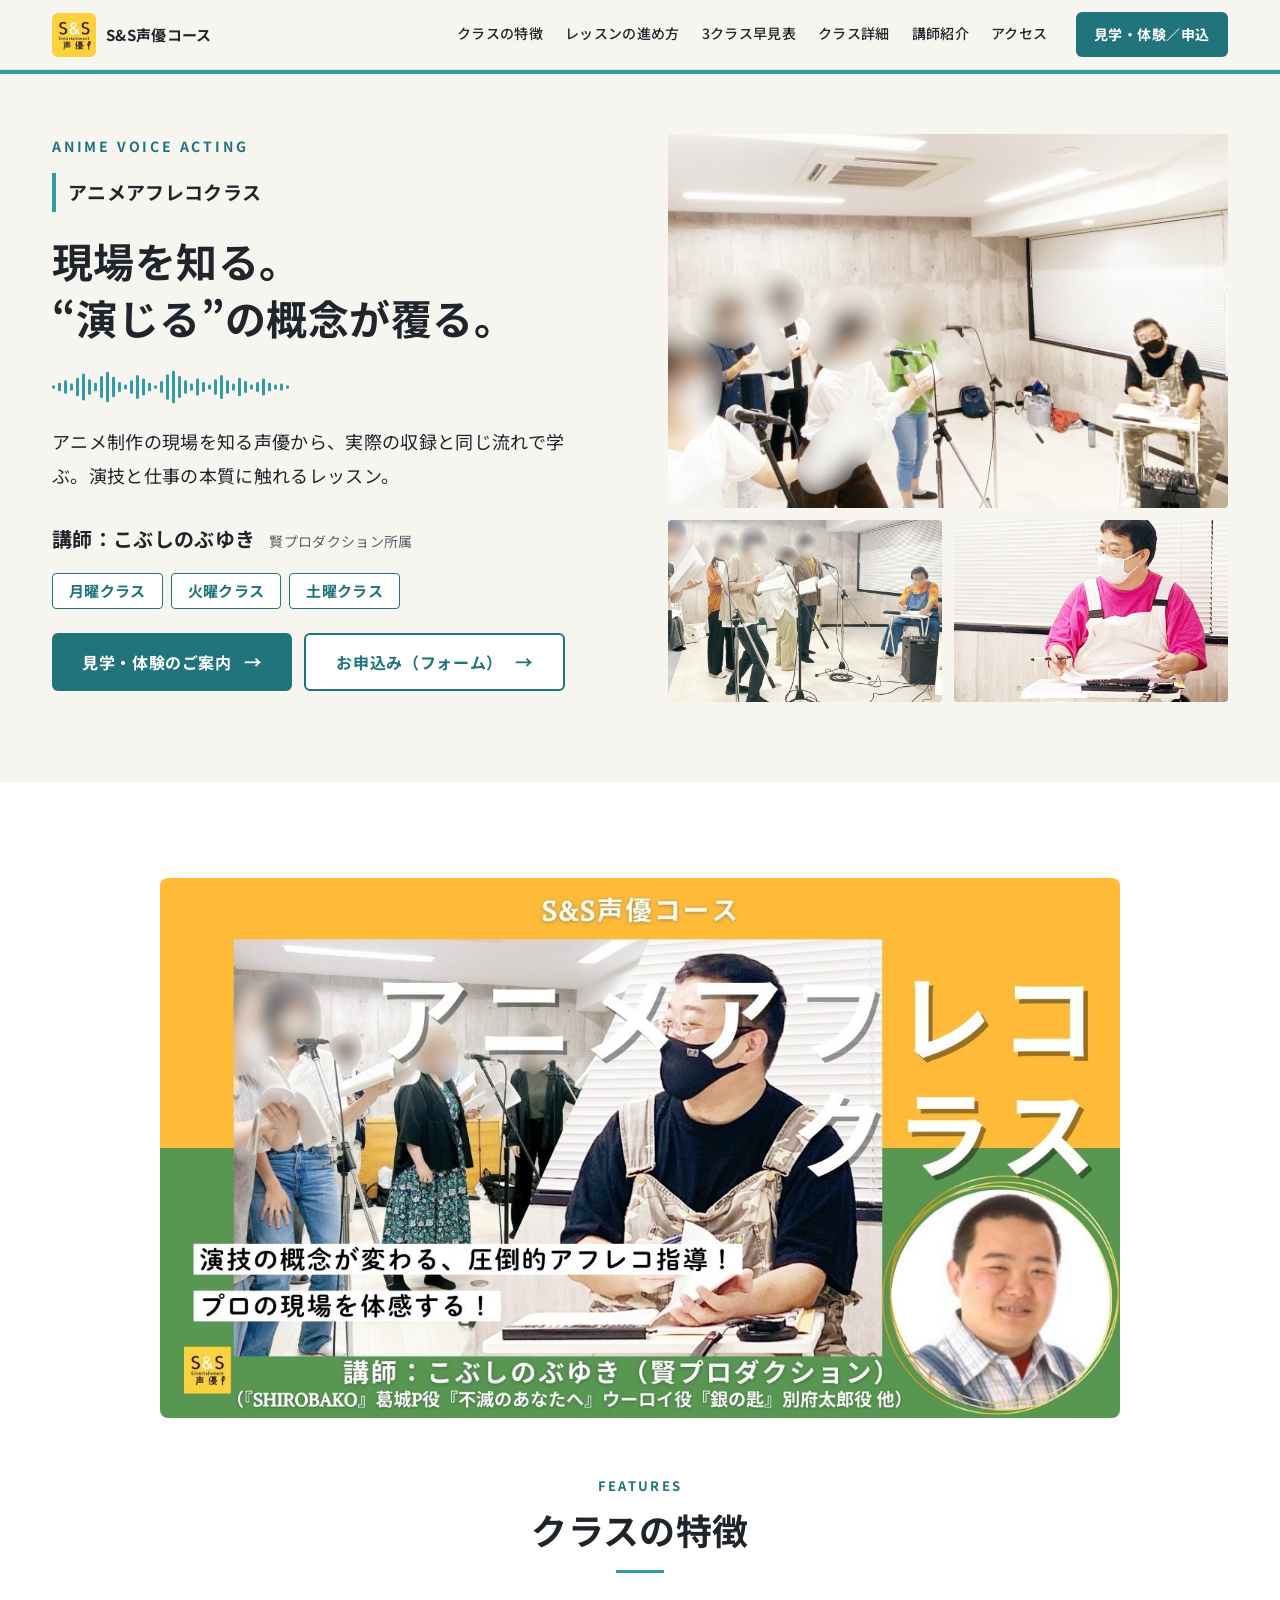
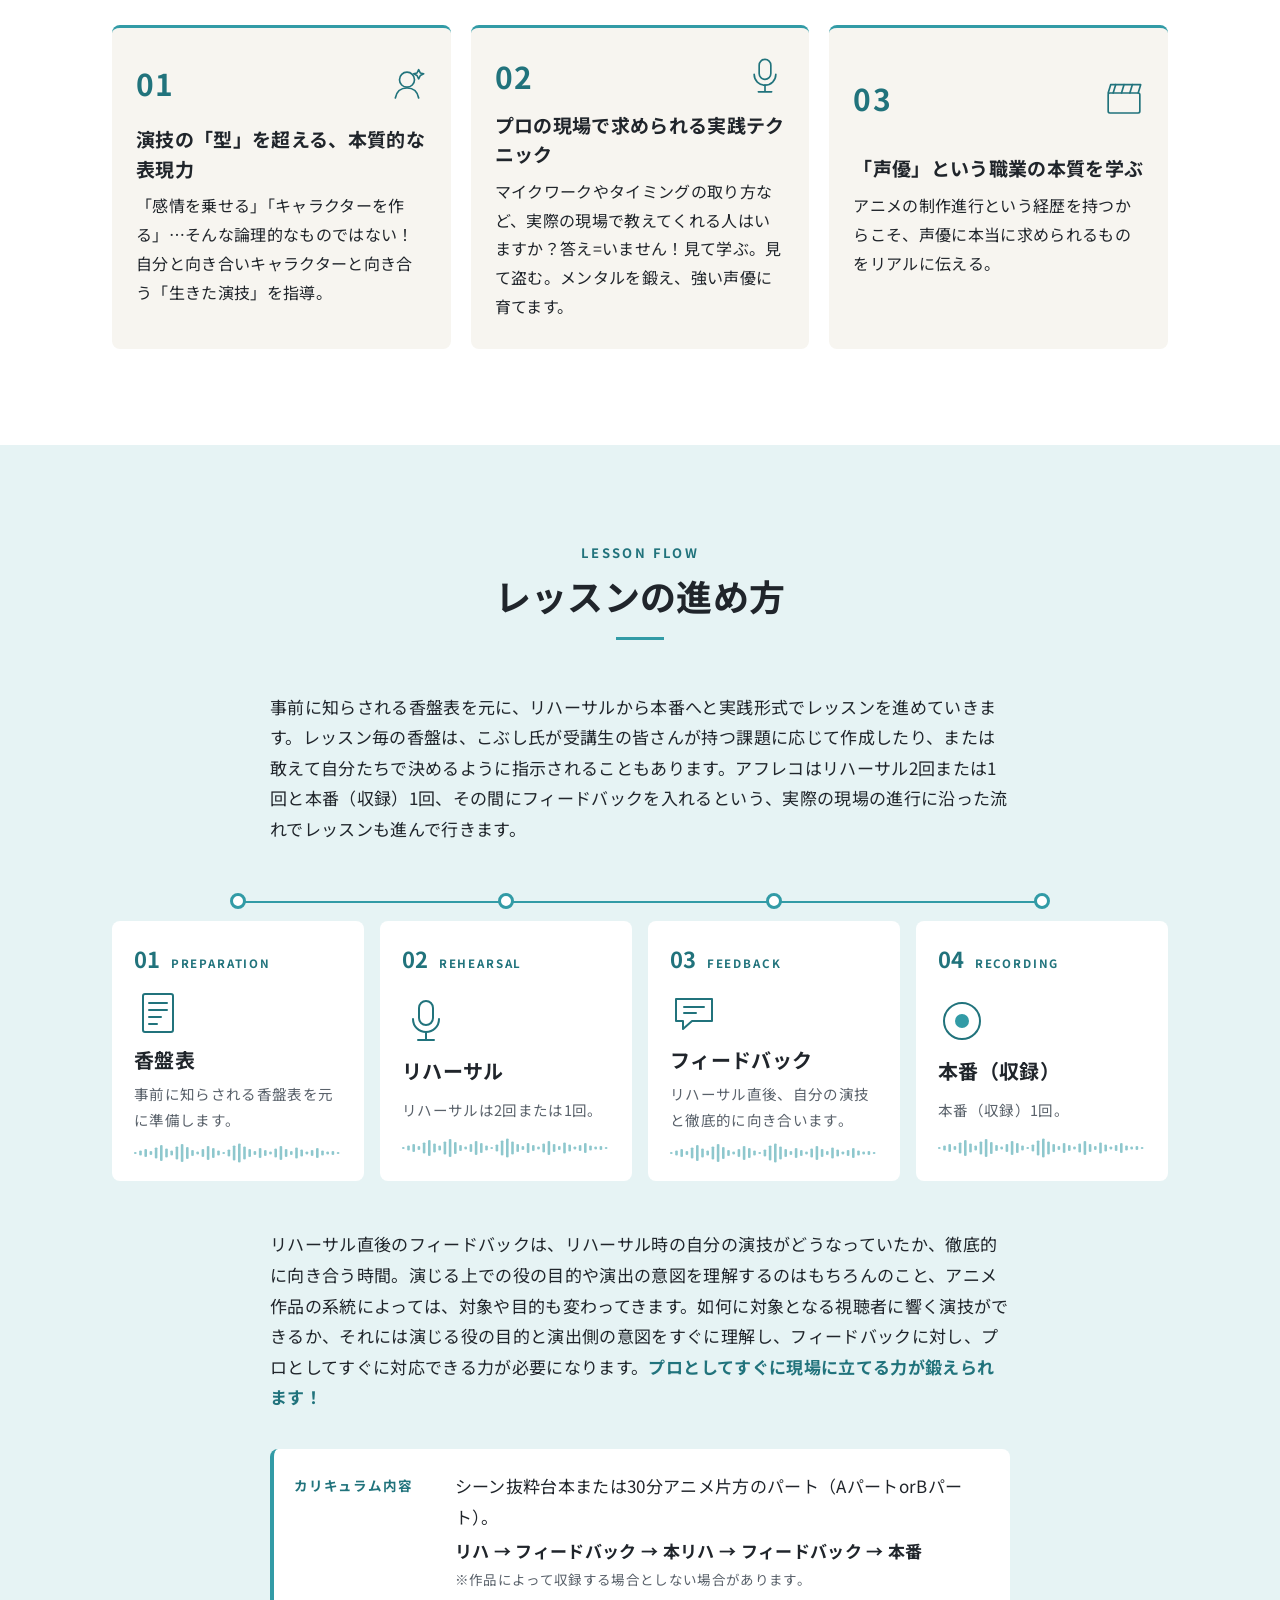
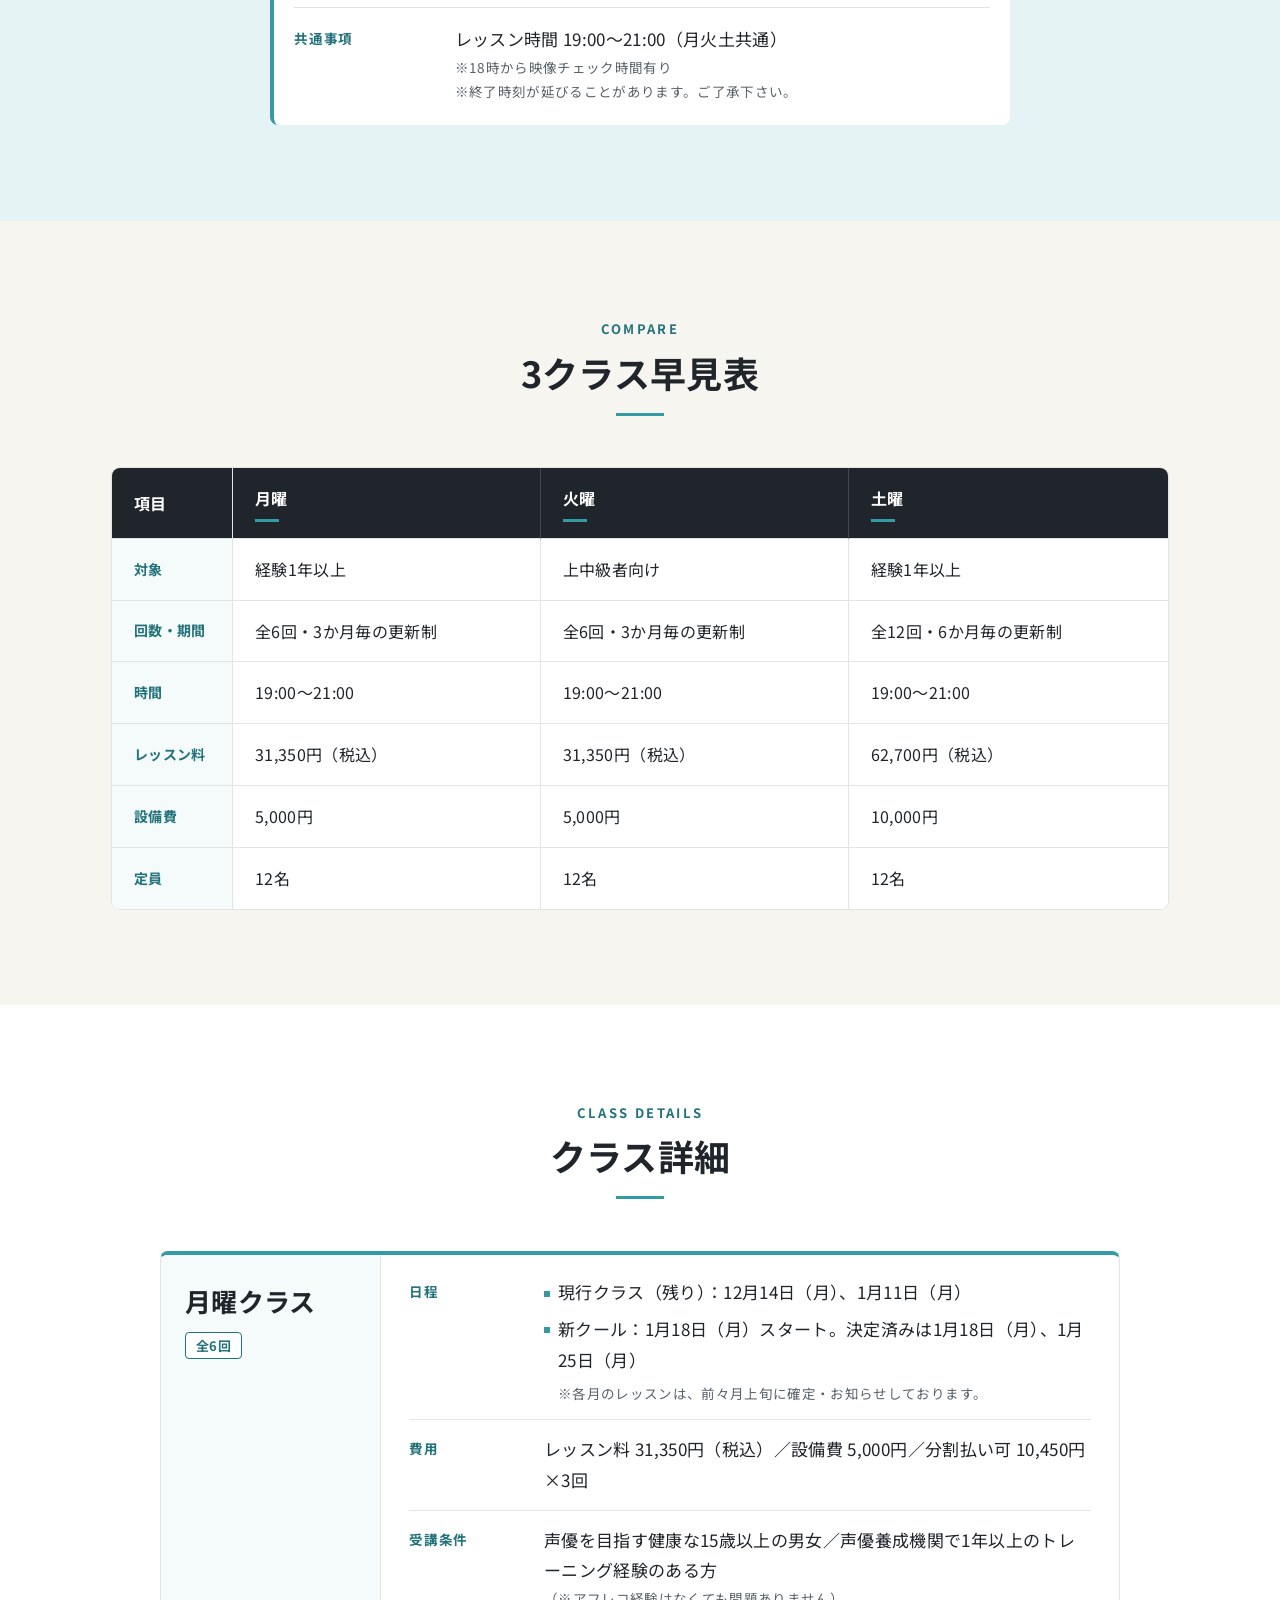
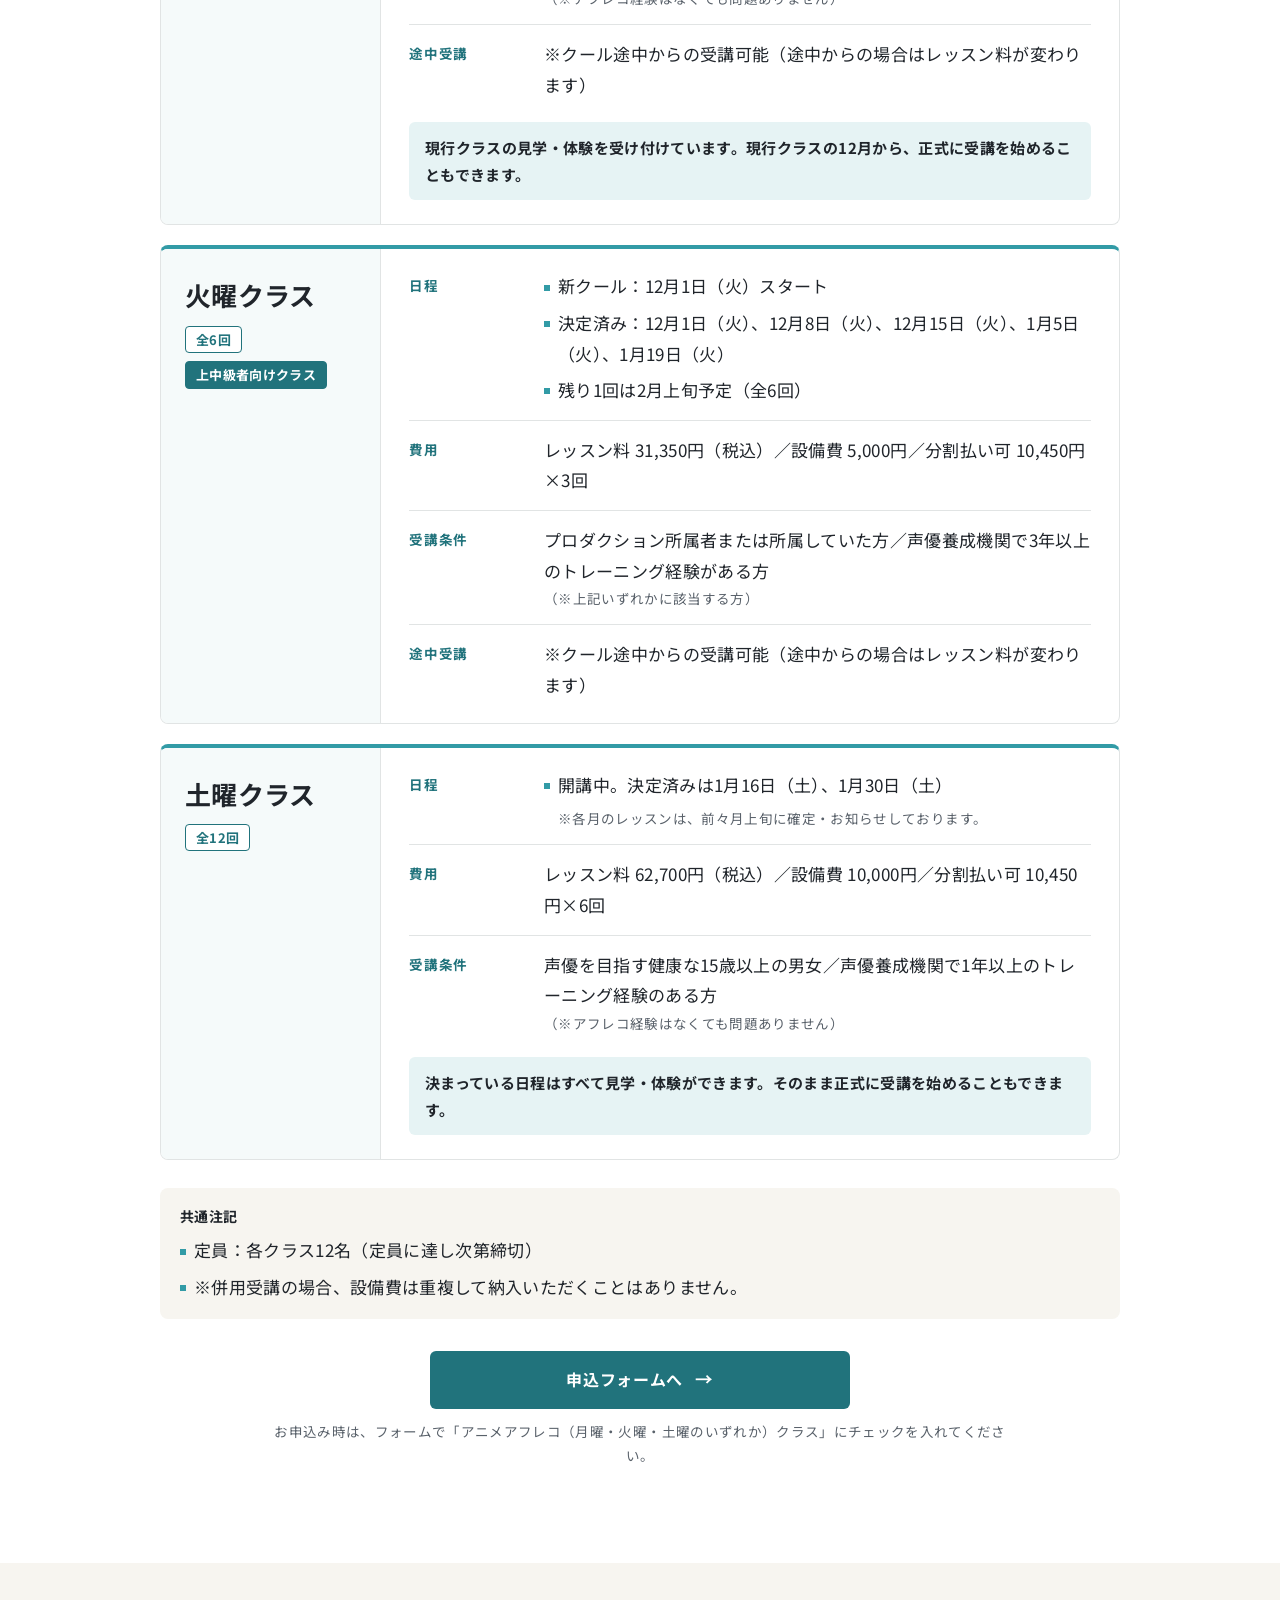
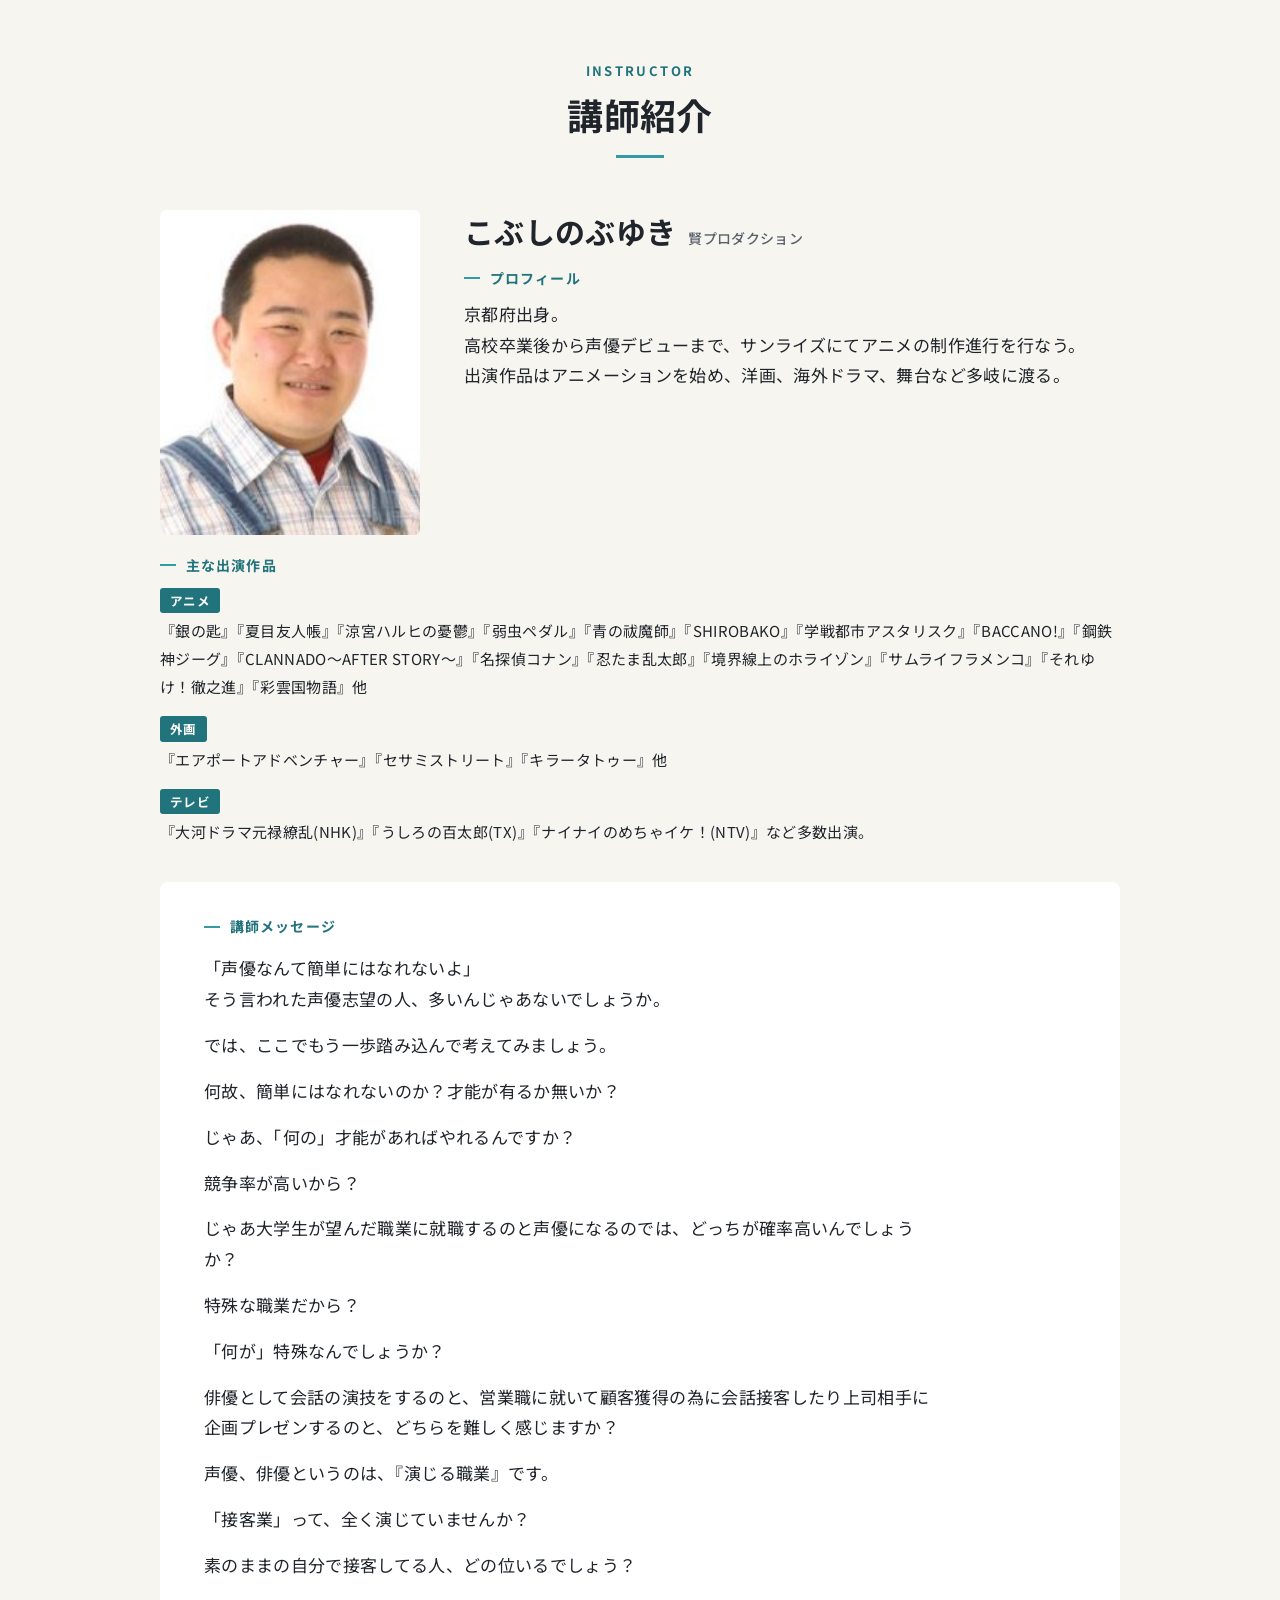
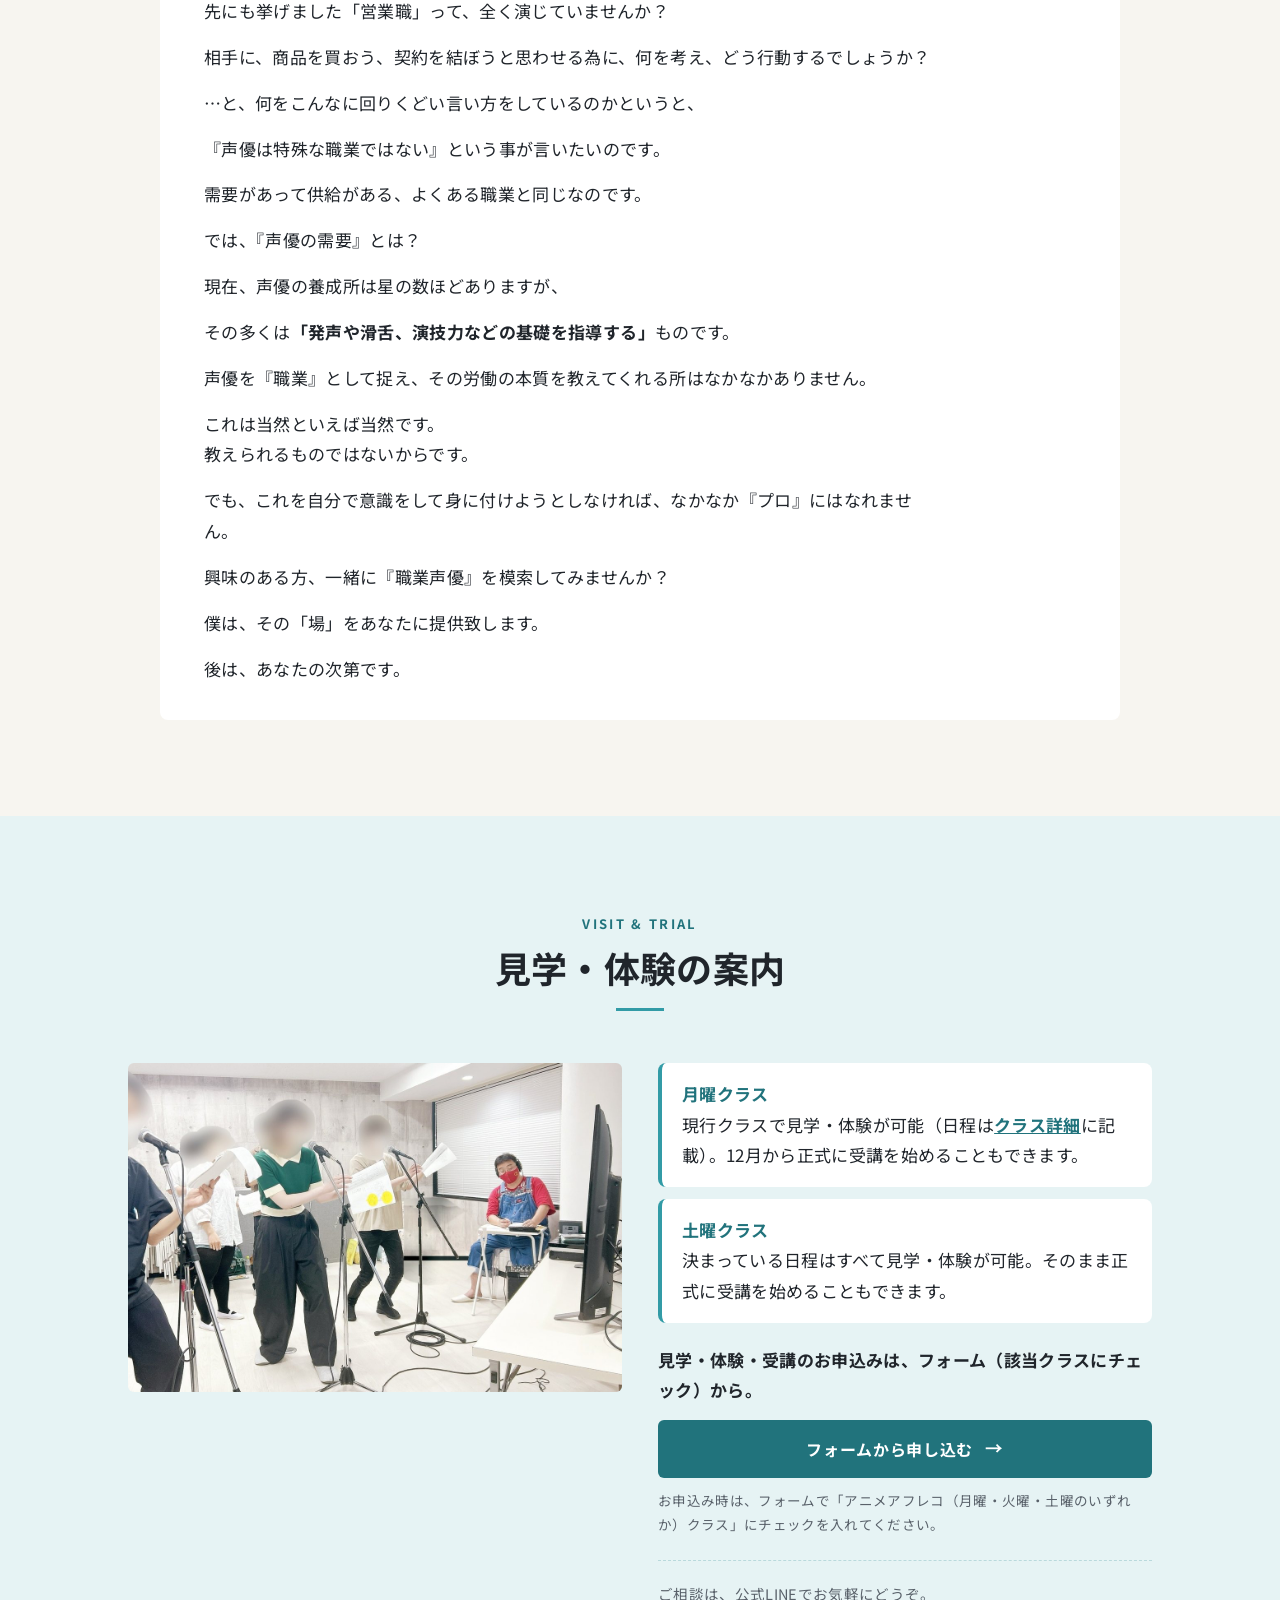
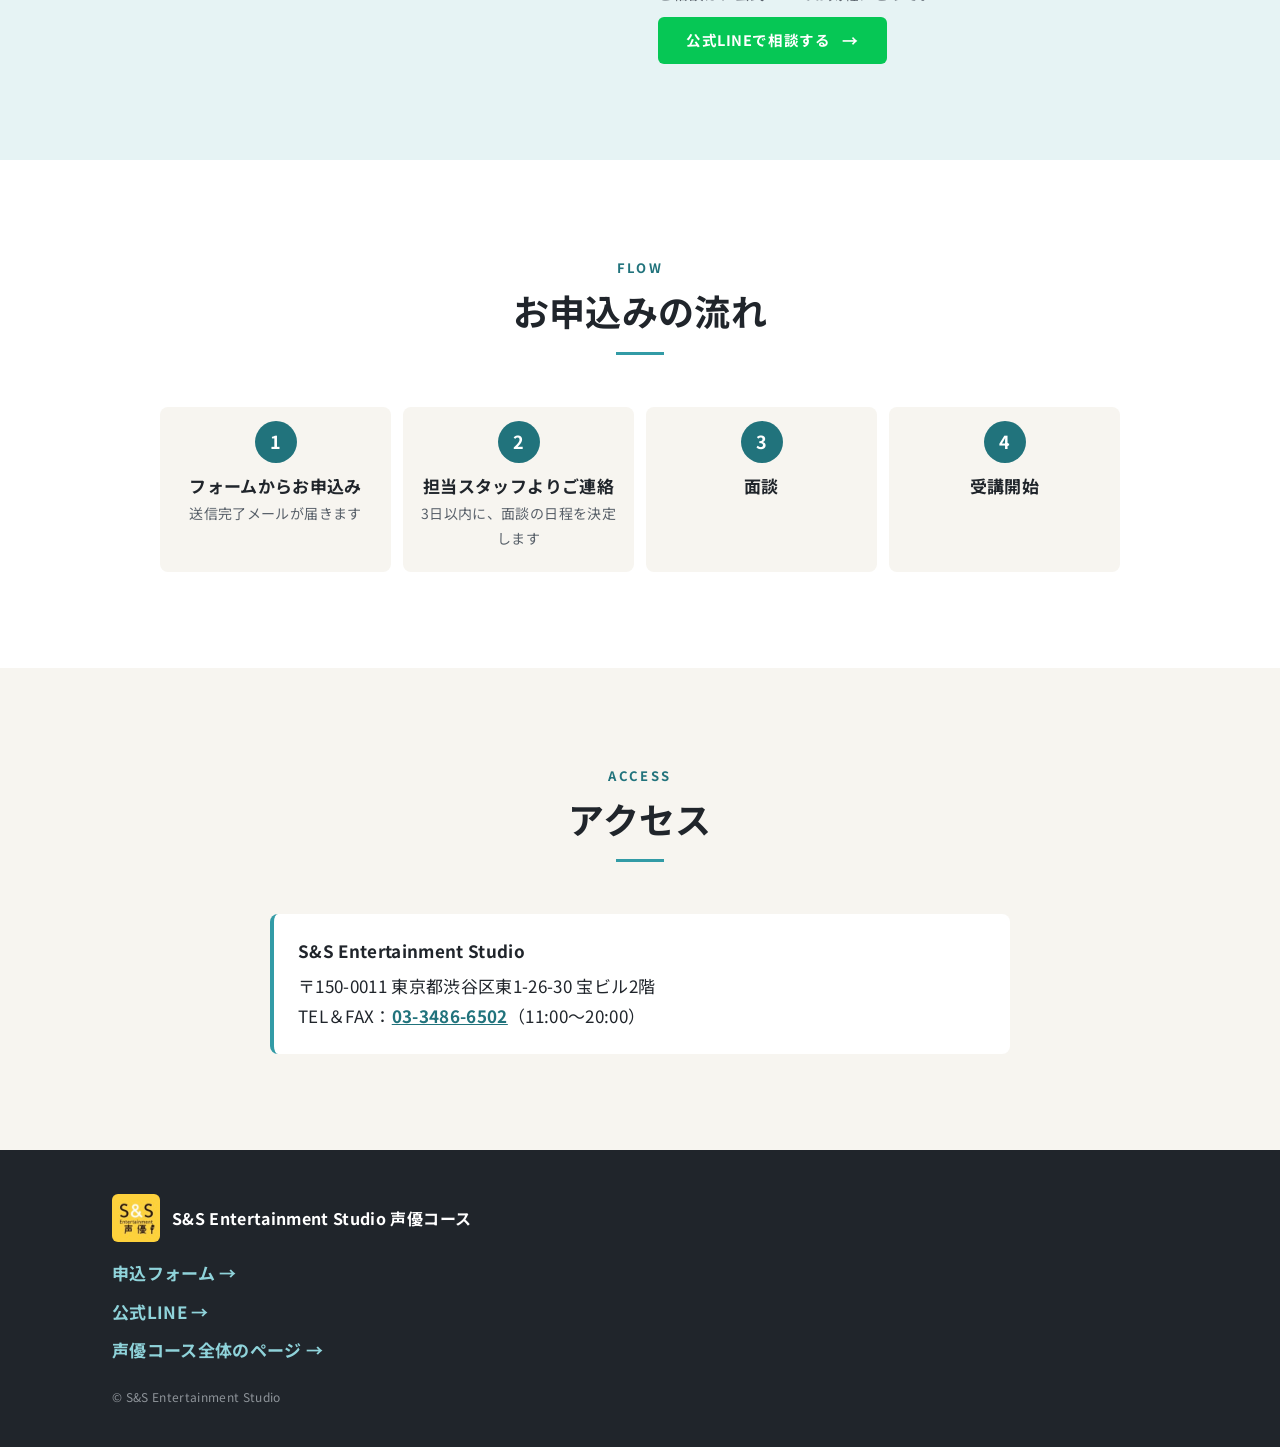
==== anime/index.html @ 5d729c6f "Add files via upload" ====
<!DOCTYPE html>
<html lang="ja">
<head>
<meta charset="UTF-8">
<meta name="viewport" content="width=device-width, initial-scale=1">
<title>アニメアフレコクラス｜S&amp;S声優コース</title>
<meta name="description" content="現場を知る。&quot;演じる&quot;の概念が覆る。アニメ制作の現場を知る声優・こぶしのぶゆき（賢プロダクション）から、実際の収録と同じ流れで学ぶアニメアフレコクラス。月曜・火曜・土曜クラス。">
<meta property="og:type" content="website">
<meta property="og:title" content="アニメアフレコクラス｜S&amp;S声優コース">
<meta property="og:description" content="アニメ制作の現場を知る声優から、実際の収録と同じ流れで学ぶ。演技と仕事の本質に触れるレッスン。">
<meta property="og:image" content="https://ssstudioseiyuu-collab.github.io/seiyuu-course/anime/photos/class-anime_keyvisual.jpg">
<link rel="icon" href="photos/logo_h60.jpg">
<link rel="preconnect" href="https://fonts.googleapis.com">
<link rel="preconnect" href="https://fonts.gstatic.com" crossorigin>
<link href="https://fonts.googleapis.com/css2?family=Noto+Sans+JP:wght@400;500;700&display=swap" rel="stylesheet">
<link rel="stylesheet" href="css/style.css">
</head>
<body>

<!-- 音声波形（各所で使い回す） -->
<svg width="0" height="0" style="position:absolute" aria-hidden="true" focusable="false">
  <defs>
    <symbol id="wave" viewBox="0 0 240 40" preserveAspectRatio="none">
      <g fill="currentColor">
        <rect x="0" y="18" width="3" height="4" rx="1.5"/><rect x="6" y="15" width="3" height="10" rx="1.5"/><rect x="12" y="12" width="3" height="16" rx="1.5"/><rect x="18" y="16" width="3" height="8" rx="1.5"/><rect x="24" y="9" width="3" height="22" rx="1.5"/><rect x="30" y="4" width="3" height="32" rx="1.5"/><rect x="36" y="11" width="3" height="18" rx="1.5"/><rect x="42" y="15" width="3" height="10" rx="1.5"/><rect x="48" y="7" width="3" height="26" rx="1.5"/><rect x="54" y="2" width="3" height="36" rx="1.5"/><rect x="60" y="8" width="3" height="24" rx="1.5"/><rect x="66" y="14" width="3" height="12" rx="1.5"/><rect x="72" y="17" width="3" height="6" rx="1.5"/><rect x="78" y="12" width="3" height="16" rx="1.5"/><rect x="84" y="6" width="3" height="28" rx="1.5"/><rect x="90" y="10" width="3" height="20" rx="1.5"/><rect x="96" y="15" width="3" height="10" rx="1.5"/><rect x="102" y="18" width="3" height="4" rx="1.5"/><rect x="108" y="13" width="3" height="14" rx="1.5"/><rect x="114" y="5" width="3" height="30" rx="1.5"/><rect x="120" y="1" width="3" height="38" rx="1.5"/><rect x="126" y="7" width="3" height="26" rx="1.5"/><rect x="132" y="12" width="3" height="16" rx="1.5"/><rect x="138" y="16" width="3" height="8" rx="1.5"/><rect x="144" y="10" width="3" height="20" rx="1.5"/><rect x="150" y="14" width="3" height="12" rx="1.5"/><rect x="156" y="17" width="3" height="6" rx="1.5"/><rect x="162" y="11" width="3" height="18" rx="1.5"/><rect x="168" y="6" width="3" height="28" rx="1.5"/><rect x="174" y="12" width="3" height="16" rx="1.5"/><rect x="180" y="16" width="3" height="8" rx="1.5"/><rect x="186" y="9" width="3" height="22" rx="1.5"/><rect x="192" y="13" width="3" height="14" rx="1.5"/><rect x="198" y="17" width="3" height="6" rx="1.5"/><rect x="204" y="14" width="3" height="12" rx="1.5"/><rect x="210" y="10" width="3" height="20" rx="1.5"/><rect x="216" y="15" width="3" height="10" rx="1.5"/><rect x="222" y="17" width="3" height="6" rx="1.5"/><rect x="228" y="16" width="3" height="8" rx="1.5"/><rect x="234" y="18" width="3" height="4" rx="1.5"/>
      </g>
    </symbol>
  </defs>
</svg>

<!-- ヘッダー -->
<header class="site-header">
  <div class="header-inner">
    <a href="#top" class="brand">
      <img src="photos/logo_h60.jpg" alt="S&amp;S声優" width="40" height="40">
      <span class="brand-text">S&amp;S声優コース</span>
    </a>
    <nav class="header-nav" aria-label="ページ内メニュー">
      <a href="#feature">クラスの特徴</a>
      <a href="#process">レッスンの進め方</a>
      <a href="#compare">3クラス早見表</a>
      <a href="#detail">クラス詳細</a>
      <a href="#teacher">講師紹介</a>
      <a href="#access">アクセス</a>
    </nav>
    <a href="#visit" class="header-cta">見学・体験／申込</a>
  </div>
</header>

<main id="top">

<!-- 1. ヒーロー（PC：左コピー48%・右写真52%／スマホ：コピー→説明文→写真→講師名→クラス情報） -->
<section class="hero">
  <div class="hero-inner">
    <div class="hero-copy">
      <p class="hero-eyebrow">ANIME VOICE ACTING</p>
      <p class="hero-class">アニメアフレコクラス</p>
      <h1 class="hero-title"><span class="nw">現場を知る。</span><br><span class="nw">“演じる”の</span><br class="sp-only"><span class="nw">概念が覆る。</span></h1>
      <svg class="hero-wave" aria-hidden="true"><use href="#wave"/></svg>
      <p class="hero-sub">アニメ制作の現場を知る声優から、実際の収録と同じ流れで学ぶ。演技と仕事の本質に触れるレッスン。</p>
    </div>

    <div class="hero-photos">
      <figure class="hero-photo main">
        <img src="photos/lesson_hero-main.jpg" alt="アニメアフレコクラスのレッスン風景" width="1200" height="800">
      </figure>
      <figure class="hero-photo sub">
        <img src="photos/lesson_hero-recording.jpg" alt="マイクの前で台本を読む収録風景" width="900" height="600">
      </figure>
      <figure class="hero-photo sub">
        <img src="photos/lesson_hero-feedback.jpg" alt="講師のこぶしのぶゆきがフィードバックする様子" width="900" height="600">
      </figure>
    </div>

    <div class="hero-meta">
      <p class="hero-teacher"><span class="hero-teacher-name">講師：こぶしのぶゆき</span><span class="hero-teacher-aff">賢プロダクション所属</span></p>
      <ul class="hero-classes" aria-label="開講クラス">
        <li>月曜クラス</li>
        <li>火曜クラス</li>
        <li>土曜クラス</li>
      </ul>
      <div class="hero-cta">
        <a href="#visit" class="btn btn-primary btn-lg">見学・体験のご案内<span class="arrow" aria-hidden="true">→</span></a>
        <a href="https://forms.gle/kzy8RYLxRgutDLsQ7" class="btn btn-outline btn-lg" target="_blank" rel="noopener">お申込み（フォーム）<span class="arrow" aria-hidden="true">→</span></a>
      </div>
    </div>
  </div>
</section>

<!-- 2. クラスの特徴（キービジュアル＋3本柱） -->
<section class="feature section" id="feature">
  <div class="container">
    <figure class="keyvisual">
      <img src="photos/class-anime_keyvisual.jpg" alt="S&amp;S声優コース アニメアフレコクラス 講師：こぶしのぶゆき（賢プロダクション）" width="1280" height="720" loading="lazy">
    </figure>

    <p class="section-eyebrow">FEATURES</p>
    <h2 class="section-title">クラスの特徴</h2>
    <ol class="feature-cards">
      <li class="feature-card">
        <div class="feature-side">
          <span class="feature-no">01</span>
          <svg class="icon" viewBox="0 0 48 48" aria-hidden="true"><circle cx="24" cy="20" r="9"/><path d="M10 42c1.5-8 7-12 14-12s12.5 4 14 12"/><path d="M38 8l2 4 4 1-4 2-2 4-2-4-4-2 4-1z"/></svg>
        </div>
        <div class="feature-body">
          <h3 class="feature-title">演技の「型」を超える、本質的な表現力</h3>
          <p>「感情を乗せる」「キャラクターを作る」…そんな論理的なものではない！自分と向き合いキャラクターと向き合う「生きた演技」を指導。</p>
        </div>
      </li>
      <li class="feature-card">
        <div class="feature-side">
          <span class="feature-no">02</span>
          <svg class="icon" viewBox="0 0 48 48" aria-hidden="true"><rect x="17" y="4" width="14" height="24" rx="7"/><path d="M11 22c0 7.5 5.8 13 13 13s13-5.5 13-13"/><path d="M24 35v8M16 43h16"/></svg>
        </div>
        <div class="feature-body">
          <h3 class="feature-title">プロの現場で求められる実践テクニック</h3>
          <p>マイクワークやタイミングの取り方など、実際の現場で教えてくれる人はいますか？答え=いません！見て学ぶ。見て盗む。メンタルを鍛え、強い声優に育てます。</p>
        </div>
      </li>
      <li class="feature-card">
        <div class="feature-side">
          <span class="feature-no">03</span>
          <svg class="icon" viewBox="0 0 48 48" aria-hidden="true"><rect x="5" y="18" width="38" height="24" rx="2"/><path d="M5 18l3-10 36 0-3 10"/><path d="M14 8l-3 10M24 8l-3 10M34 8l-3 10"/></svg>
        </div>
        <div class="feature-body">
          <h3 class="feature-title">「声優」という職業の本質を学ぶ</h3>
          <p>アニメの制作進行という経歴を持つからこそ、声優に本当に求められるものをリアルに伝える。</p>
        </div>
      </li>
    </ol>
  </div>
</section>

<!-- 3. レッスンの進め方 -->
<section class="process section" id="process">
  <div class="container">
    <p class="section-eyebrow">LESSON FLOW</p>
    <h2 class="section-title">レッスンの進め方</h2>
    <div class="prose">
      <p>事前に知らされる香盤表を元に、リハーサルから本番へと実践形式でレッスンを進めていきます。レッスン毎の香盤は、こぶし氏が受講生の皆さんが持つ課題に応じて作成したり、または敢えて自分たちで決めるように指示されることもあります。アフレコはリハーサル2回または1回と本番（収録）1回、その間にフィードバックを入れるという、実際の現場の進行に沿った流れでレッスンも進んで行きます。</p>
    </div>

    <ol class="steps">
      <li class="step">
        <div class="step-head">
          <span class="step-no">01</span>
          <span class="step-en">PREPARATION</span>
        </div>
        <svg class="icon" viewBox="0 0 48 48" aria-hidden="true"><rect x="9" y="5" width="30" height="38" rx="2"/><path d="M15 14h18M15 21h18M15 28h12M15 35h8"/></svg>
        <h3 class="step-title">香盤表</h3>
        <p class="step-text">事前に知らされる香盤表を元に準備します。</p>
        <svg class="step-wave" aria-hidden="true"><use href="#wave"/></svg>
      </li>
      <li class="step">
        <div class="step-head">
          <span class="step-no">02</span>
          <span class="step-en">REHEARSAL</span>
        </div>
        <svg class="icon" viewBox="0 0 48 48" aria-hidden="true"><rect x="17" y="4" width="14" height="24" rx="7"/><path d="M11 22c0 7.5 5.8 13 13 13s13-5.5 13-13"/><path d="M24 35v8M16 43h16"/></svg>
        <h3 class="step-title">リハーサル</h3>
        <p class="step-text">リハーサルは2回または1回。</p>
        <svg class="step-wave" aria-hidden="true"><use href="#wave"/></svg>
      </li>
      <li class="step">
        <div class="step-head">
          <span class="step-no">03</span>
          <span class="step-en">FEEDBACK</span>
        </div>
        <svg class="icon" viewBox="0 0 48 48" aria-hidden="true"><path d="M6 10h36v22H22l-9 8v-8H6z"/><path d="M14 18h20M14 24h12"/></svg>
        <h3 class="step-title">フィードバック</h3>
        <p class="step-text">リハーサル直後、自分の演技と徹底的に向き合います。</p>
        <svg class="step-wave" aria-hidden="true"><use href="#wave"/></svg>
      </li>
      <li class="step">
        <div class="step-head">
          <span class="step-no">04</span>
          <span class="step-en">RECORDING</span>
        </div>
        <svg class="icon" viewBox="0 0 48 48" aria-hidden="true"><circle cx="24" cy="24" r="18"/><circle cx="24" cy="24" r="7" class="fill"/></svg>
        <h3 class="step-title">本番（収録）</h3>
        <p class="step-text">本番（収録）1回。</p>
        <svg class="step-wave" aria-hidden="true"><use href="#wave"/></svg>
      </li>
    </ol>

    <div class="prose">
      <p>リハーサル直後のフィードバックは、リハーサル時の自分の演技がどうなっていたか、徹底的に向き合う時間。演じる上での役の目的や演出の意図を理解するのはもちろんのこと、アニメ作品の系統によっては、対象や目的も変わってきます。如何に対象となる視聴者に響く演技ができるか、それには演じる役の目的と演出側の意図をすぐに理解し、フィードバックに対し、プロとしてすぐに対応できる力が必要になります。<strong>プロとしてすぐに現場に立てる力が鍛えられます！</strong></p>
    </div>

    <div class="info-box">
      <div class="info-row">
        <h3 class="info-label">カリキュラム内容</h3>
        <div>
          <p>シーン抜粋台本または30分アニメ片方のパート（AパートorBパート）。</p>
          <p class="flow-line">リハ → フィードバック → 本リハ → フィードバック → 本番</p>
          <p class="note">※作品によって収録する場合としない場合があります。</p>
        </div>
      </div>
      <div class="info-row">
        <h3 class="info-label">共通事項</h3>
        <div>
          <p>レッスン時間 19:00〜21:00（月火土共通）</p>
          <p class="note">※18時から映像チェック時間有り</p>
          <p class="note">※終了時刻が延びることがあります。ご了承下さい。</p>
        </div>
      </div>
    </div>
  </div>
</section>

<!-- 4. 3クラス早見表 -->
<section class="compare section" id="compare">
  <div class="container">
    <p class="section-eyebrow">COMPARE</p>
    <h2 class="section-title">3クラス早見表</h2>
    <p class="scroll-hint">表は横にスクロールできます <span aria-hidden="true">→</span></p>
    <div class="table-scroll" tabindex="0" role="region" aria-label="3クラス早見表">
      <table class="compare-table">
        <thead>
          <tr>
            <th scope="col">項目</th>
            <th scope="col"><a href="#monday">月曜</a></th>
            <th scope="col"><a href="#tuesday">火曜</a></th>
            <th scope="col"><a href="#saturday">土曜</a></th>
          </tr>
        </thead>
        <tbody>
          <tr><th scope="row">対象</th><td>経験1年以上</td><td>上中級者向け</td><td>経験1年以上</td></tr>
          <tr><th scope="row">回数・期間</th><td>全6回・3か月毎の更新制</td><td>全6回・3か月毎の更新制</td><td>全12回・6か月毎の更新制</td></tr>
          <tr><th scope="row">時間</th><td>19:00〜21:00</td><td>19:00〜21:00</td><td>19:00〜21:00</td></tr>
          <tr><th scope="row">レッスン料</th><td>31,350円（税込）</td><td>31,350円（税込）</td><td>62,700円（税込）</td></tr>
          <tr><th scope="row">設備費</th><td>5,000円</td><td>5,000円</td><td>10,000円</td></tr>
          <tr><th scope="row">定員</th><td>12名</td><td>12名</td><td>12名</td></tr>
        </tbody>
      </table>
    </div>
  </div>
</section>

<!-- 5. クラス詳細（月曜 → 火曜 → 土曜） -->
<section class="detail section" id="detail">
  <div class="container">
    <p class="section-eyebrow">CLASS DETAILS</p>
    <h2 class="section-title">クラス詳細</h2>

    <article class="class-card" id="monday">
      <header class="class-card-head">
        <h3 class="class-card-name">月曜クラス</h3>
        <p class="class-card-tag">全6回</p>
      </header>
      <dl class="class-card-body">
        <div>
          <dt>日程</dt>
          <dd>
            <ul class="info-list">
              <li>現行クラス（残り）：12月14日（月）、1月11日（月）</li>
              <li>新クール：1月18日（月）スタート。決定済みは1月18日（月）、1月25日（月）</li>
              <li class="note">※各月のレッスンは、前々月上旬に確定・お知らせしております。</li>
            </ul>
          </dd>
        </div>
        <div>
          <dt>費用</dt>
          <dd>レッスン料 31,350円（税込）／設備費 5,000円／分割払い可 10,450円×3回</dd>
        </div>
        <div>
          <dt>受講条件</dt>
          <dd>声優を目指す健康な15歳以上の男女／声優養成機関で1年以上のトレーニング経験のある方<span class="note-inline">（※アフレコ経験はなくても問題ありません）</span></dd>
        </div>
        <div>
          <dt>途中受講</dt>
          <dd>※クール途中からの受講可能（途中からの場合はレッスン料が変わります）</dd>
        </div>
      </dl>
      <p class="class-card-visit">現行クラスの見学・体験を受け付けています。現行クラスの12月から、正式に受講を始めることもできます。</p>
    </article>

    <article class="class-card" id="tuesday">
      <header class="class-card-head">
        <h3 class="class-card-name">火曜クラス</h3>
        <p class="class-card-tag">全6回</p>
        <p class="class-card-tag is-level">上中級者向けクラス</p>
      </header>
      <dl class="class-card-body">
        <div>
          <dt>日程</dt>
          <dd>
            <ul class="info-list">
              <li>新クール：12月1日（火）スタート</li>
              <li>決定済み：12月1日（火）、12月8日（火）、12月15日（火）、1月5日（火）、1月19日（火）</li>
              <li>残り1回は2月上旬予定（全6回）</li>
            </ul>
          </dd>
        </div>
        <div>
          <dt>費用</dt>
          <dd>レッスン料 31,350円（税込）／設備費 5,000円／分割払い可 10,450円×3回</dd>
        </div>
        <div>
          <dt>受講条件</dt>
          <dd>プロダクション所属者または所属していた方／声優養成機関で3年以上のトレーニング経験がある方<span class="note-inline">（※上記いずれかに該当する方）</span></dd>
        </div>
        <div>
          <dt>途中受講</dt>
          <dd>※クール途中からの受講可能（途中からの場合はレッスン料が変わります）</dd>
        </div>
      </dl>
    </article>

    <article class="class-card" id="saturday">
      <header class="class-card-head">
        <h3 class="class-card-name">土曜クラス</h3>
        <p class="class-card-tag">全12回</p>
      </header>
      <dl class="class-card-body">
        <div>
          <dt>日程</dt>
          <dd>
            <ul class="info-list">
              <li>開講中。決定済みは1月16日（土）、1月30日（土）</li>
              <li class="note">※各月のレッスンは、前々月上旬に確定・お知らせしております。</li>
            </ul>
          </dd>
        </div>
        <div>
          <dt>費用</dt>
          <dd>レッスン料 62,700円（税込）／設備費 10,000円／分割払い可 10,450円×6回</dd>
        </div>
        <div>
          <dt>受講条件</dt>
          <dd>声優を目指す健康な15歳以上の男女／声優養成機関で1年以上のトレーニング経験のある方<span class="note-inline">（※アフレコ経験はなくても問題ありません）</span></dd>
        </div>
      </dl>
      <p class="class-card-visit">決まっている日程はすべて見学・体験ができます。そのまま正式に受講を始めることもできます。</p>
    </article>

    <div class="common-note">
      <p class="common-note-title">共通注記</p>
      <ul class="info-list">
        <li>定員：各クラス12名（定員に達し次第締切）</li>
        <li>※併用受講の場合、設備費は重複して納入いただくことはありません。</li>
      </ul>
    </div>

    <div class="class-cta">
      <a href="https://forms.gle/kzy8RYLxRgutDLsQ7" class="btn btn-primary btn-lg" target="_blank" rel="noopener">申込フォームへ<span class="arrow" aria-hidden="true">→</span></a>
      <p class="cta-note">お申込み時は、フォームで「アニメアフレコ（月曜・火曜・土曜のいずれか）クラス」にチェックを入れてください。</p>
    </div>
  </div>
</section>

<!-- 6. 講師紹介（全文掲載） -->
<section class="teacher section" id="teacher">
  <div class="container">
    <p class="section-eyebrow">INSTRUCTOR</p>
    <h2 class="section-title">講師紹介</h2>
    <div class="teacher-top">
      <figure class="teacher-photo">
        <img src="photos/instructor_kobushi-nobuyuki.jpg" alt="こぶしのぶゆき" width="208" height="218" loading="lazy">
      </figure>
      <div class="teacher-main">
        <p class="teacher-name">こぶしのぶゆき<span class="teacher-aff">賢プロダクション</span></p>
        <h3 class="teacher-sub">プロフィール</h3>
        <p>京都府出身。<br>高校卒業後から声優デビューまで、サンライズにてアニメの制作進行を行なう。<br>出演作品はアニメーションを始め、洋画、海外ドラマ、舞台など多岐に渡る。</p>
      </div>
    </div>
    <div class="teacher-works">
      <h3 class="teacher-sub">主な出演作品</h3>
      <dl class="works">
        <div><dt>アニメ</dt><dd>『銀の匙』『夏目友人帳』『涼宮ハルヒの憂鬱』『弱虫ペダル』『青の祓魔師』『SHIROBAKO』『学戦都市アスタリスク』『BACCANO!』『鋼鉄神ジーグ』『CLANNADO〜AFTER STORY〜』『名探偵コナン』『忍たま乱太郎』『境界線上のホライゾン』『サムライフラメンコ』『それゆけ！徹之進』『彩雲国物語』他</dd></div>
        <div><dt>外画</dt><dd>『エアポートアドベンチャー』『セサミストリート』『キラータトゥー』他</dd></div>
        <div><dt>テレビ</dt><dd>『大河ドラマ元禄繚乱(NHK)』『うしろの百太郎(TX)』『ナイナイのめちゃイケ！(NTV)』など多数出演。</dd></div>
      </dl>
    </div>
    <div class="teacher-message">
      <h3 class="teacher-sub">講師メッセージ</h3>
      <p>「声優なんて簡単にはなれないよ」<br>そう言われた声優志望の人、多いんじゃあないでしょうか。</p>
      <p>では、ここでもう一歩踏み込んで考えてみましょう。</p>
      <p>何故、簡単にはなれないのか？才能が有るか無いか？</p>
      <p>じゃあ、「何の」才能があればやれるんですか？</p>
      <p>競争率が高いから？</p>
      <p>じゃあ大学生が望んだ職業に就職するのと声優になるのでは、どっちが確率高いんでしょうか？</p>
      <p>特殊な職業だから？</p>
      <p>「何が」特殊なんでしょうか？</p>
      <p>俳優として会話の演技をするのと、営業職に就いて顧客獲得の為に会話接客したり上司相手に企画プレゼンするのと、どちらを難しく感じますか？</p>
      <p>声優、俳優というのは、『演じる職業』です。</p>
      <p>「接客業」って、全く演じていませんか？</p>
      <p>素のままの自分で接客してる人、どの位いるでしょう？</p>
      <p>先にも挙げました「営業職」って、全く演じていませんか？</p>
      <p>相手に、商品を買おう、契約を結ぼうと思わせる為に、何を考え、どう行動するでしょうか？</p>
      <p>…と、何をこんなに回りくどい言い方をしているのかというと、</p>
      <p>『声優は特殊な職業ではない』という事が言いたいのです。</p>
      <p>需要があって供給がある、よくある職業と同じなのです。</p>
      <p>では、『声優の需要』とは？</p>
      <p>現在、声優の養成所は星の数ほどありますが、</p>
      <p>その多くは<strong>「発声や滑舌、演技力などの基礎を指導する」</strong>ものです。</p>
      <p>声優を『職業』として捉え、その労働の本質を教えてくれる所はなかなかありません。</p>
      <p>これは当然といえば当然です。<br>教えられるものではないからです。</p>
      <p>でも、これを自分で意識をして身に付けようとしなければ、なかなか『プロ』にはなれません。</p>
      <p>興味のある方、一緒に『職業声優』を模索してみませんか？</p>
      <p>僕は、その「場」をあなたに提供致します。</p>
      <p>後は、あなたの次第です。</p>
    </div>
  </div>
</section>

<!-- 7. 見学・体験の案内（火曜クラスは掲載しない） -->
<section class="visit section" id="visit">
  <div class="container">
    <p class="section-eyebrow">VISIT &amp; TRIAL</p>
    <h2 class="section-title">見学・体験の案内</h2>
    <div class="visit-grid">
      <figure class="visit-photo">
        <img src="photos/lesson_kengaku.jpg" alt="アニメアフレコクラスのレッスン風景" width="1200" height="800" loading="lazy">
      </figure>
      <div class="visit-body">
        <ul class="visit-list">
          <li class="visit-item">
            <p class="visit-class">月曜クラス</p>
            <p>現行クラスで見学・体験が可能（日程は<a href="#monday">クラス詳細</a>に記載）。12月から正式に受講を始めることもできます。</p>
          </li>
          <li class="visit-item">
            <p class="visit-class">土曜クラス</p>
            <p>決まっている日程はすべて見学・体験が可能。そのまま正式に受講を始めることもできます。</p>
          </li>
        </ul>
        <p class="visit-lead">見学・体験・受講のお申込みは、フォーム（該当クラスにチェック）から。</p>
        <a href="https://forms.gle/kzy8RYLxRgutDLsQ7" class="btn btn-primary btn-lg" target="_blank" rel="noopener">フォームから申し込む<span class="arrow" aria-hidden="true">→</span></a>
        <p class="cta-note">お申込み時は、フォームで「アニメアフレコ（月曜・火曜・土曜のいずれか）クラス」にチェックを入れてください。</p>
        <div class="consult">
          <p class="consult-text">ご相談は、公式LINEでお気軽にどうぞ。</p>
          <a href="https://lin.ee/HNgHrs9" class="btn btn-line" target="_blank" rel="noopener">公式LINEで相談する<span class="arrow" aria-hidden="true">→</span></a>
        </div>
      </div>
    </div>
  </div>
</section>

<!-- 8. お申込みの流れ -->
<section class="flow section" id="flow">
  <div class="container">
    <p class="section-eyebrow">FLOW</p>
    <h2 class="section-title">お申込みの流れ</h2>
    <ol class="flow-steps">
      <li><span class="flow-no">1</span><p class="flow-title">フォームからお申込み</p><p class="flow-text">送信完了メールが届きます</p></li>
      <li><span class="flow-no">2</span><p class="flow-title">担当スタッフよりご連絡</p><p class="flow-text">3日以内に、面談の日程を決定します</p></li>
      <li><span class="flow-no">3</span><p class="flow-title">面談</p></li>
      <li><span class="flow-no">4</span><p class="flow-title">受講開始</p></li>
    </ol>
  </div>
</section>

<!-- 9. アクセス -->
<section class="access section" id="access">
  <div class="container">
    <p class="section-eyebrow">ACCESS</p>
    <h2 class="section-title">アクセス</h2>
    <address class="access-box">
      <p class="access-name">S&amp;S Entertainment Studio</p>
      <p>〒150-0011 東京都渋谷区東1-26-30 宝ビル2階</p>
      <p>TEL＆FAX：<a href="tel:0334866502">03-3486-6502</a>（11:00〜20:00）</p>
    </address>
  </div>
</section>

</main>

<!-- フッター -->
<footer class="site-footer">
  <div class="container footer-inner">
    <div class="footer-brand">
      <img src="photos/logo_h60.jpg" alt="" width="48" height="48">
      <p class="footer-name">S&amp;S Entertainment Studio 声優コース</p>
    </div>
    <ul class="footer-links">
      <li><a href="https://forms.gle/kzy8RYLxRgutDLsQ7" target="_blank" rel="noopener">申込フォーム<span aria-hidden="true"> →</span></a></li>
      <li><a href="https://lin.ee/HNgHrs9" target="_blank" rel="noopener">公式LINE<span aria-hidden="true"> →</span></a></li>
      <li><a href="https://ssstudioseiyuu-collab.github.io/seiyuu-course/">声優コース全体のページ<span aria-hidden="true"> →</span></a></li>
    </ul>
    <p class="copyright">© S&amp;S Entertainment Studio</p>
  </div>
</footer>

<!-- スマホ用 固定ボタン（見学・体験／お申込み） -->
<div class="fixed-bar" role="complementary" aria-label="見学・体験と申込">
  <a href="#visit" class="fixed-visit">見学・体験</a>
  <a href="https://forms.gle/kzy8RYLxRgutDLsQ7" class="fixed-apply" target="_blank" rel="noopener">お申込み</a>
</div>

</body>
</html>
---- anime/css/style.css ----
/* ==========================================================
   アニメアフレコクラス専用LP v3（2026-11-26）
   デザイン仕様：ChatGPT確定版（2026-11-26）／基礎系LPと同系統
   ========================================================== */
:root {
  --ivory: #F7F5F0;
  --charcoal: #20252B;
  --white: #FFFFFF;
  --aqua: #329BA6;       /* 専用アクセント アクアティール（線・波形・装飾） */
  --aqua-pale: #E6F3F4;  /* セクション背景 ペールアクア */
  --aqua-ink: #21737C;   /* 小さな青緑文字・ボタン（視認性のため明度を下げた同系色） */
  --line-green: #06C755;
  --muted: #59616A;
  --rule: #E1E4E4;
  --rule-warm: #E4DFD6;
}

*, *::before, *::after { box-sizing: border-box; }
html { scroll-behavior: smooth; scroll-padding-top: 72px; }
body {
  margin: 0; background: var(--ivory); color: var(--charcoal);
  font-family: "Noto Sans JP", "Hiragino Kaku Gothic ProN", "Yu Gothic", sans-serif;
  font-weight: 400; font-size: 16px; line-height: 1.8; letter-spacing: .02em;
  -webkit-font-smoothing: antialiased;
}
img { max-width: 100%; display: block; }
a { color: inherit; }
h1, h2, h3, h4, p, ul, ol, dl, dd, figure { margin: 0; padding: 0; }
ul, ol { list-style: none; }
strong { font-weight: 700; }
.sp-only { display: inline; }
.nw { white-space: nowrap; }

.container { width: 100%; max-width: 1120px; margin: 0 auto; padding: 0 20px; }
.section { padding: 64px 0; }
.section-eyebrow {
  text-align: center; color: var(--aqua-ink); font-weight: 700; font-size: 12.5px; letter-spacing: .18em;
}
.section-title {
  font-size: 27px; font-weight: 700; line-height: 1.4; text-align: center; margin: 6px 0 36px;
}
.section-title::after {
  content: ""; display: block; width: 48px; height: 3px; background: var(--aqua); margin: 16px auto 0;
}

/* 共通の線画アイコン */
.icon { width: 40px; height: 40px; fill: none; stroke: var(--aqua-ink); stroke-width: 2; stroke-linecap: round; stroke-linejoin: round; }
.icon .fill { fill: var(--aqua); stroke: none; }

/* ---------- ボタン ---------- */
.btn {
  display: inline-flex; align-items: center; justify-content: center; gap: 12px;
  min-height: 52px; padding: 12px 28px; border-radius: 6px;
  font-weight: 700; text-decoration: none; letter-spacing: .04em; line-height: 1.4;
  transition: transform .15s, box-shadow .15s, background-color .15s, color .15s;
}
.btn:hover { transform: translateY(-1px); box-shadow: 0 6px 16px rgba(32,37,43,.14); }
.btn-lg { min-height: 58px; padding: 14px 30px; font-size: 16px; }
.btn-primary { background: var(--aqua-ink); color: var(--white); }
.btn-primary:hover { background: #1B6169; }
.btn-outline { background: var(--white); color: var(--aqua-ink); border: 2px solid var(--aqua-ink); }
.btn-outline:hover { background: var(--aqua-pale); }
.btn-line { background: var(--line-green); color: var(--white); }
.btn .arrow { font-size: 1.1em; }

/* ---------- ヘッダー ---------- */
.site-header {
  position: sticky; top: 0; z-index: 50;
  background: rgba(247,245,240,.95); backdrop-filter: blur(8px);
  border-bottom: 1px solid var(--rule-warm);
}
.header-inner { max-width: 1240px; margin: 0 auto; padding: 10px 16px; display: flex; align-items: center; gap: 16px; }
.brand { display: flex; align-items: center; gap: 10px; text-decoration: none; margin-right: auto; }
.brand img { width: 40px; height: 40px; border-radius: 6px; }
.brand-text { font-weight: 700; font-size: 15px; }
.header-nav { display: none; }
.header-cta {
  flex: none; background: var(--aqua-ink); color: var(--white); text-decoration: none; font-weight: 700;
  font-size: 13px; padding: 8px 14px; border-radius: 6px; letter-spacing: .04em;
}

/* ---------- 1. ヒーロー ---------- */
.hero { background: var(--ivory); position: relative; overflow: hidden; }
.hero::before { /* 直線的な装飾 */
  content: ""; position: absolute; left: 0; right: 0; top: 0; height: 4px; background: var(--aqua);
}
.hero-inner {
  position: relative; max-width: 1240px; margin: 0 auto; padding: 36px 20px 48px;
  display: grid; gap: 28px; grid-template-areas: "copy" "photos" "meta";
}
.hero-copy { grid-area: copy; }
.hero-photos { grid-area: photos; }
.hero-meta { grid-area: meta; }
.hero-eyebrow { color: var(--aqua-ink); font-weight: 700; font-size: 12.5px; letter-spacing: .2em; }
.hero-class {
  display: inline-block; margin-top: 10px; font-weight: 700; font-size: 17px;
  padding: 2px 0 2px 12px; border-left: 4px solid var(--aqua);
}
.hero-title { margin-top: 16px; font-size: 34px; line-height: 1.4; font-weight: 700; letter-spacing: .01em; }
.hero-wave { display: block; width: 180px; height: 28px; color: var(--aqua); margin: 18px 0 16px; }
.hero-sub { font-size: 16px; line-height: 1.9; }

.hero-photos { display: grid; grid-template-columns: 1fr 1fr; gap: 8px; }
.hero-photo { aspect-ratio: 3 / 2; overflow: hidden; border-radius: 4px; background: var(--aqua-pale); }
.hero-photo.main { grid-column: 1 / -1; }
.hero-photo img { width: 100%; height: 100%; object-fit: cover; }

.hero-teacher { display: flex; flex-wrap: wrap; align-items: baseline; gap: 4px 14px; }
.hero-teacher-name { font-weight: 700; font-size: 19px; }
.hero-teacher-aff { color: var(--muted); font-size: 14px; }
.hero-classes { display: flex; flex-wrap: wrap; gap: 8px; margin: 16px 0 24px; }
.hero-classes li {
  border: 1.5px solid var(--aqua-ink); color: var(--aqua-ink); background: var(--white);
  font-weight: 700; font-size: 14px; padding: 5px 14px; border-radius: 4px; line-height: 1.5;
}
.hero-cta { display: grid; gap: 12px; }
.hero-cta .btn { width: 100%; }

/* ---------- 2. クラスの特徴 ---------- */
.feature { background: var(--white); }
.keyvisual { border-radius: 8px; overflow: hidden; aspect-ratio: 16 / 9; margin: 0 auto 56px; max-width: 960px; }
.keyvisual img { width: 100%; height: 100%; object-fit: contain; } /* 文字入り画像なので切らずに全体を表示 */
.feature-cards { display: grid; gap: 14px; counter-reset: none; }
.feature-card {
  background: var(--ivory); border-radius: 8px; padding: 22px 20px;
  display: grid; grid-template-columns: 56px 1fr; gap: 16px; border-top: 3px solid var(--aqua);
}
.feature-side { display: flex; flex-direction: column; align-items: center; gap: 10px; }
.feature-no { font-weight: 700; font-size: 22px; color: var(--aqua-ink); letter-spacing: .04em; line-height: 1; }
.feature-title { font-size: 17.5px; font-weight: 700; line-height: 1.55; margin-bottom: 8px; }
.feature-body p { font-size: 15.5px; }

/* ---------- 3. レッスンの進め方 ---------- */
.process { background: var(--aqua-pale); }
.prose { max-width: 740px; margin: 0 auto; }
.prose p + p { margin-top: 1.1em; }
.prose strong { color: var(--aqua-ink); }

/* 縦型タイムライン（スマホ） */
.steps { position: relative; display: grid; gap: 14px; margin: 36px auto; max-width: 740px; padding-left: 28px; }
.steps::before {
  content: ""; position: absolute; left: 7px; top: 12px; bottom: 12px; width: 2px; background: var(--aqua);
}
.step {
  position: relative; background: var(--white); border-radius: 8px; padding: 18px 20px 14px;
  display: grid; grid-template-columns: 1fr auto; grid-template-areas: "head icon" "title icon" "text text" "wave wave";
  column-gap: 12px;
}
.step::before { /* タイムラインの点 */
  content: ""; position: absolute; left: -28px; top: 22px; width: 16px; height: 16px; border-radius: 50%;
  background: var(--white); border: 3px solid var(--aqua);
}
.step-head { grid-area: head; display: flex; align-items: baseline; gap: 10px; }
.step-no { font-weight: 700; font-size: 22px; color: var(--aqua-ink); line-height: 1.2; }
.step-en { font-size: 11.5px; font-weight: 700; letter-spacing: .16em; color: var(--aqua-ink); }
.step .icon { grid-area: icon; width: 44px; height: 44px; align-self: center; }
.step-title { grid-area: title; font-size: 19px; font-weight: 700; line-height: 1.5; margin-top: 2px; }
.step-text { grid-area: text; font-size: 14.5px; color: var(--muted); margin-top: 6px; }
.step-wave { grid-area: wave; width: 100%; height: 20px; color: var(--aqua); opacity: .55; margin-top: 10px; }

.info-box {
  max-width: 740px; margin: 36px auto 0; background: var(--white); border-radius: 8px;
  padding: 6px 20px; border-left: 4px solid var(--aqua);
}
.info-row { padding: 16px 0; border-bottom: 1px solid var(--rule); }
.info-row:last-child { border-bottom: 0; }
.info-label { font-size: 13.5px; font-weight: 700; color: var(--aqua-ink); margin-bottom: 6px; letter-spacing: .06em; }
.flow-line { font-weight: 700; margin-top: 4px; }
.note { font-size: 13.5px; color: var(--muted); }

/* ---------- 4. 3クラス早見表 ---------- */
.compare { background: var(--ivory); }
.scroll-hint { font-size: 13px; color: var(--muted); text-align: right; margin-bottom: 8px; }
.table-scroll { overflow-x: auto; -webkit-overflow-scrolling: touch; border-radius: 8px; box-shadow: 0 0 0 1px var(--rule); background: var(--white); }
.compare-table { width: 100%; min-width: 640px; border-collapse: separate; border-spacing: 0; background: var(--white); font-size: 15px; }
.compare-table th, .compare-table td { padding: 14px 16px; text-align: left; border-bottom: 1px solid var(--rule); vertical-align: middle; }
.compare-table tbody tr:last-child th, .compare-table tbody tr:last-child td { border-bottom: 0; }
.compare-table thead th { background: var(--charcoal); color: var(--white); font-size: 16px; }
.compare-table thead th a { color: inherit; text-decoration: none; }
.compare-table thead th:not(:first-child) { border-left: 1px solid rgba(255,255,255,.16); }
.compare-table thead th:not(:first-child)::after {
  content: ""; display: block; width: 24px; height: 3px; background: var(--aqua); margin-top: 6px;
}
.compare-table tbody td { border-left: 1px solid var(--rule); }
.compare-table tbody th { color: var(--aqua-ink); font-weight: 700; font-size: 14px; background: #F5FAFA; white-space: nowrap; }
/* 比較項目の列を固定 */
.compare-table th:first-child { position: sticky; left: 0; z-index: 1; width: 7.5em; box-shadow: 1px 0 0 var(--rule); }

/* ---------- 5. クラス詳細 ---------- */
.detail { background: var(--white); }
.class-card {
  max-width: 960px; margin: 0 auto 20px; background: var(--white); border: 1px solid var(--rule);
  border-top: 4px solid var(--aqua); border-radius: 8px; overflow: hidden;
}
.class-card-head { display: flex; flex-wrap: wrap; align-items: center; gap: 8px 12px; padding: 18px 20px 14px; background: #F5FAFA; border-bottom: 1px solid var(--rule); }
.class-card-name { font-size: 22px; font-weight: 700; line-height: 1.4; margin-right: 4px; }
.class-card-tag { font-size: 13px; font-weight: 700; color: var(--aqua-ink); border: 1.5px solid var(--aqua-ink); padding: 1px 10px; border-radius: 4px; background: var(--white); }
.class-card-tag.is-level { background: var(--aqua-ink); color: var(--white); }
.class-card-body { padding: 4px 20px; }
.class-card-body > div { padding: 14px 0; border-bottom: 1px solid var(--rule); }
.class-card-body > div:last-child { border-bottom: 0; }
.class-card-body dt { font-size: 13.5px; font-weight: 700; color: var(--aqua-ink); letter-spacing: .06em; margin-bottom: 4px; }
.note-inline { display: block; font-size: 13.5px; color: var(--muted); }
.class-card-visit {
  margin: 0 20px 20px; padding: 12px 16px; background: var(--aqua-pale); border-radius: 6px;
  font-weight: 700; font-size: 15px; color: var(--charcoal);
}
.info-list { display: grid; gap: 6px; }
.info-list li { position: relative; padding-left: 14px; }
.info-list li::before { content: ""; position: absolute; left: 0; top: .78em; width: 6px; height: 6px; background: var(--aqua); }
.info-list li.note { font-size: 13.5px; color: var(--muted); }
.info-list li.note::before { display: none; }
.common-note { max-width: 960px; margin: 28px auto 0; padding: 16px 20px; background: var(--ivory); border-radius: 8px; }
.common-note-title { font-weight: 700; font-size: 14px; margin-bottom: 6px; }
.class-cta { max-width: 760px; margin: 32px auto 0; text-align: center; }
.class-cta > .btn { width: 100%; max-width: 420px; }
.cta-note { margin-top: 10px; font-size: 13.5px; color: var(--muted); }

/* ---------- 6. 講師紹介 ---------- */
.teacher { background: var(--ivory); }
.teacher .container { max-width: 1024px; }
.teacher-top { display: grid; gap: 20px; }
.teacher-photo { width: 200px; aspect-ratio: 4 / 5; border-radius: 6px; overflow: hidden; background: var(--aqua-pale); }
.teacher-photo img { width: 100%; height: 100%; object-fit: cover; object-position: 50% 30%; }
.teacher-name { font-size: 26px; font-weight: 700; line-height: 1.4; }
.teacher-aff { display: inline-block; margin-left: 12px; font-size: 14px; font-weight: 500; color: var(--muted); }
.teacher-sub {
  font-size: 14px; font-weight: 700; color: var(--aqua-ink); margin: 18px 0 8px; letter-spacing: .08em;
  display: flex; align-items: center; gap: 10px;
}
.teacher-sub::before { content: ""; width: 16px; height: 2px; background: var(--aqua); }
.teacher-works { margin-top: 16px; }
.works { display: grid; gap: 14px; font-size: 15px; line-height: 1.85; }
.works dt { display: inline-block; font-weight: 700; font-size: 12.5px; color: var(--white); background: var(--aqua-ink); padding: 1px 10px; border-radius: 3px; margin-bottom: 4px; }
.teacher-message { margin-top: 36px; background: var(--white); border-radius: 8px; padding: 8px 22px 26px; }
.teacher-message .teacher-sub { margin-top: 20px; margin-bottom: 14px; }
.teacher-message p { max-width: 740px; }
.teacher-message p + p { margin-top: .9em; }

/* ---------- 7. 見学・体験 ---------- */
.visit { background: var(--aqua-pale); }
.visit-grid { display: grid; gap: 24px; max-width: 1024px; margin: 0 auto; }
.visit-photo { aspect-ratio: 3 / 2; border-radius: 6px; overflow: hidden; background: var(--white); }
.visit-photo img { width: 100%; height: 100%; object-fit: cover; }
.visit-list { display: grid; gap: 12px; }
.visit-item { background: var(--white); border-radius: 8px; padding: 16px 20px; border-left: 4px solid var(--aqua); }
.visit-class { font-weight: 700; color: var(--aqua-ink); }
.visit-item a { color: var(--aqua-ink); font-weight: 700; }
.visit-lead { margin: 22px 0 14px; font-weight: 700; }
.visit-body > .btn { width: 100%; }
.consult { margin-top: 24px; padding-top: 20px; border-top: 1px dashed #B9D9DC; }
.consult-text { font-size: 14.5px; color: var(--muted); margin-bottom: 10px; }
.consult .btn { min-height: 46px; font-size: 14.5px; }

/* ---------- 8. お申込みの流れ ---------- */
.flow { background: var(--white); }
.flow-steps { display: grid; gap: 12px; max-width: 960px; margin: 0 auto; }
.flow-steps li {
  position: relative; background: var(--ivory); border-radius: 8px; padding: 18px 20px 18px 76px; min-height: 76px;
  display: flex; flex-direction: column; justify-content: center;
}
.flow-no {
  position: absolute; left: 18px; top: 50%; transform: translateY(-50%);
  width: 42px; height: 42px; border-radius: 50%; background: var(--aqua-ink); color: var(--white);
  display: grid; place-items: center; font-weight: 700; font-size: 18px;
}
.flow-title { font-weight: 700; font-size: 17px; }
.flow-text { font-size: 14px; color: var(--muted); }

/* ---------- 9. アクセス ---------- */
.access { background: var(--ivory); }
.access-box {
  font-style: normal; max-width: 740px; margin: 0 auto; background: var(--white); border-radius: 8px;
  padding: 22px 24px; border-left: 4px solid var(--aqua);
}
.access-name { font-weight: 700; font-size: 17px; margin-bottom: 4px; }
.access-box a { color: var(--aqua-ink); font-weight: 700; }

/* ---------- フッター ---------- */
.site-footer { background: var(--charcoal); color: #E6E8E9; padding: 44px 0 112px; } /* 下はスマホ固定ボタンの分 */
.footer-inner { display: grid; gap: 16px; }
.footer-brand { display: flex; align-items: center; gap: 12px; }
.footer-brand img { width: 48px; height: 48px; border-radius: 6px; }
.footer-name { font-weight: 700; font-size: 16px; color: var(--white); }
.footer-links { display: grid; gap: 8px; }
.footer-links a { color: #8FD3DA; font-weight: 700; text-decoration: none; }
.footer-links a:hover { text-decoration: underline; }
.copyright { font-size: 12px; color: #8E949A; margin-top: 4px; }

/* ---------- スマホ固定ボタン ---------- */
.fixed-bar {
  position: fixed; left: 0; right: 0; bottom: 0; z-index: 60;
  display: grid; grid-template-columns: 1fr 1fr; gap: 8px; padding: 10px 12px calc(10px + env(safe-area-inset-bottom));
  background: rgba(32,37,43,.96);
}
.fixed-bar a {
  display: grid; place-items: center; min-height: 50px; border-radius: 6px;
  font-weight: 700; text-decoration: none; font-size: 15px; letter-spacing: .04em;
}
.fixed-visit { background: var(--white); color: var(--aqua-ink); }
.fixed-apply { background: var(--aqua-ink); color: var(--white); border: 1px solid rgba(255,255,255,.25); }

/* ==========================================================
   タブレット以上
   ========================================================== */
@media (min-width: 640px) {
  body { font-size: 16.5px; }
  .sp-only { display: none; }
  .hero-cta { grid-template-columns: 1fr 1fr; }
  .teacher-top { grid-template-columns: 220px 1fr; gap: 32px; align-items: start; }
  .teacher-photo { width: 220px; }
  .teacher-main .teacher-sub:first-of-type { margin-top: 14px; }
  .class-card-body > div { display: grid; grid-template-columns: 7em 1fr; gap: 16px; }
  .class-card-body dt { margin: 0; padding-top: 2px; }
  .info-row { display: grid; grid-template-columns: 8.5em 1fr; gap: 16px; }
  .info-label { margin: 0; padding-top: 2px; }
}

@media (min-width: 768px) {
  .scroll-hint { display: none; }
  .compare-table { font-size: 16px; }
  .compare-table th, .compare-table td { padding: 16px 22px; }
  .feature-cards { grid-template-columns: repeat(3, 1fr); gap: 20px; }
  .feature-card { grid-template-columns: 1fr; padding: 28px 24px; gap: 14px; }
  .feature-side { flex-direction: row; justify-content: space-between; align-items: center; }
  .feature-no { font-size: 30px; }
  .flow-steps { grid-template-columns: repeat(4, 1fr); }
  .flow-steps li { padding: 64px 18px 20px; text-align: center; justify-content: flex-start; }
  .flow-no { left: 50%; top: 14px; transform: translateX(-50%); }
  .visit-grid { grid-template-columns: 1fr 1fr; align-items: start; gap: 36px; }
}

/* ==========================================================
   PC
   ========================================================== */
@media (min-width: 1024px) {
  body { font-size: 17px; }
  .site-footer { padding-bottom: 40px; }
  html { scroll-padding-top: 80px; }
  .fixed-bar { display: none; }

  .header-inner { padding: 12px 32px; gap: 28px; }
  .brand img { width: 44px; height: 44px; }
  .header-nav { display: flex; gap: 22px; font-size: 14px; font-weight: 500; }
  .header-nav a { text-decoration: none; padding: 6px 0; border-bottom: 2px solid transparent; }
  .header-nav a:hover { border-color: var(--aqua); }
  .header-cta { font-size: 14px; padding: 10px 18px; }

  .section { padding: 96px 0; }
  .section-title { font-size: 36px; margin-bottom: 52px; }
  .section-eyebrow { font-size: 13px; }
  .container { padding: 0 32px; }

  /* 左コピー48%・右写真52%。写真に文字を重ねない */
  .hero-inner {
    grid-template-columns: 48fr 52fr; grid-template-areas: "copy photos" "meta photos";
    grid-template-rows: auto 1fr; column-gap: 48px; row-gap: 28px;
    padding: 64px 32px 80px; align-items: start;
  }
  .hero-copy { align-self: end; }
  .hero-eyebrow { font-size: 14px; }
  .hero-class { font-size: 19px; margin-top: 14px; }
  .hero-title { font-size: clamp(36px, 3.2vw, 48px); line-height: 1.4; margin-top: 20px; }
  .hero-wave { width: 240px; height: 34px; margin: 24px 0 20px; }
  .hero-sub { font-size: 18px; max-width: 30em; }
  .hero-photos { align-self: center; gap: 12px; max-width: 560px; justify-self: end; width: 100%; }
  .hero-teacher-name { font-size: 20px; }
  .hero-classes li { font-size: 15px; padding: 6px 16px; }
  .hero-cta { grid-template-columns: auto auto; justify-content: start; }
  .hero-cta .btn { width: auto; min-width: 240px; }

  .feature-title { font-size: 19px; }
  .feature-body p { font-size: 16px; }

  /* 4カラム横並び */
  .steps { grid-template-columns: repeat(4, 1fr); gap: 16px; max-width: none; padding-left: 0; padding-top: 28px; margin: 48px 0; }
  .steps::before { left: 12%; right: 12%; top: 8px; bottom: auto; width: auto; height: 2px; }
  .step { grid-template-columns: 1fr; grid-template-areas: "head" "icon" "title" "text" "wave"; padding: 24px 22px 18px; text-align: left; }
  .step::before { left: 50%; top: -28px; transform: translateX(-50%); }
  .step .icon { margin: 16px 0 6px; justify-self: start; width: 48px; height: 48px; }
  .step-title { font-size: 20px; }

  .class-card { display: grid; grid-template-columns: 220px 1fr; }
  .class-card-head { flex-direction: column; align-items: flex-start; justify-content: flex-start; border-bottom: 0; border-right: 1px solid var(--rule); padding: 28px 24px; grid-row: 1 / span 2; }
  .class-card-name { font-size: 26px; margin-bottom: 4px; }
  .class-card-body { padding: 8px 28px; }
  .class-card-visit { margin: 0 28px 24px; }

  .teacher-top { grid-template-columns: 260px 1fr; gap: 44px; }
  .teacher-photo { width: 260px; }
  .teacher-name { font-size: 30px; }
  .teacher-message { padding: 12px 44px 36px; }

  .footer-inner { grid-template-columns: 1fr 1fr; column-gap: 48px; }
  .footer-brand, .copyright { grid-column: 1 / -1; }
}
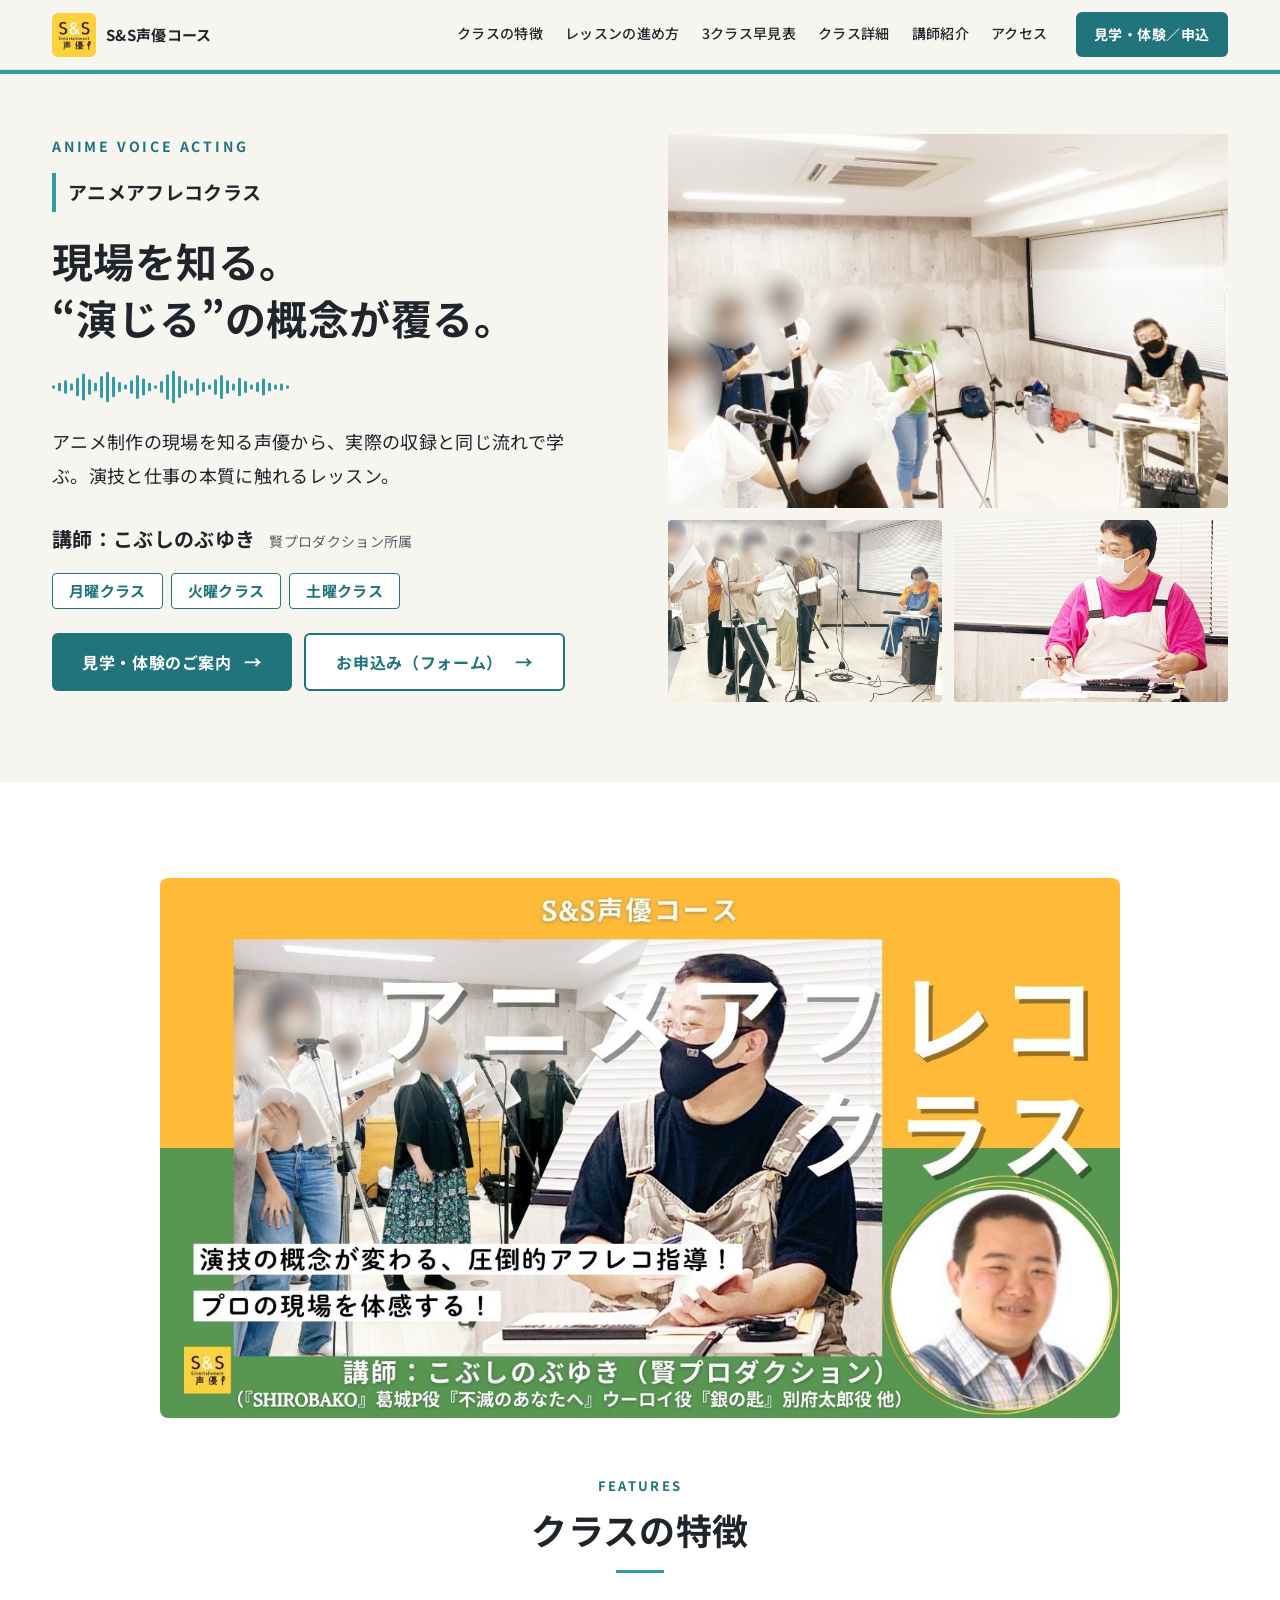
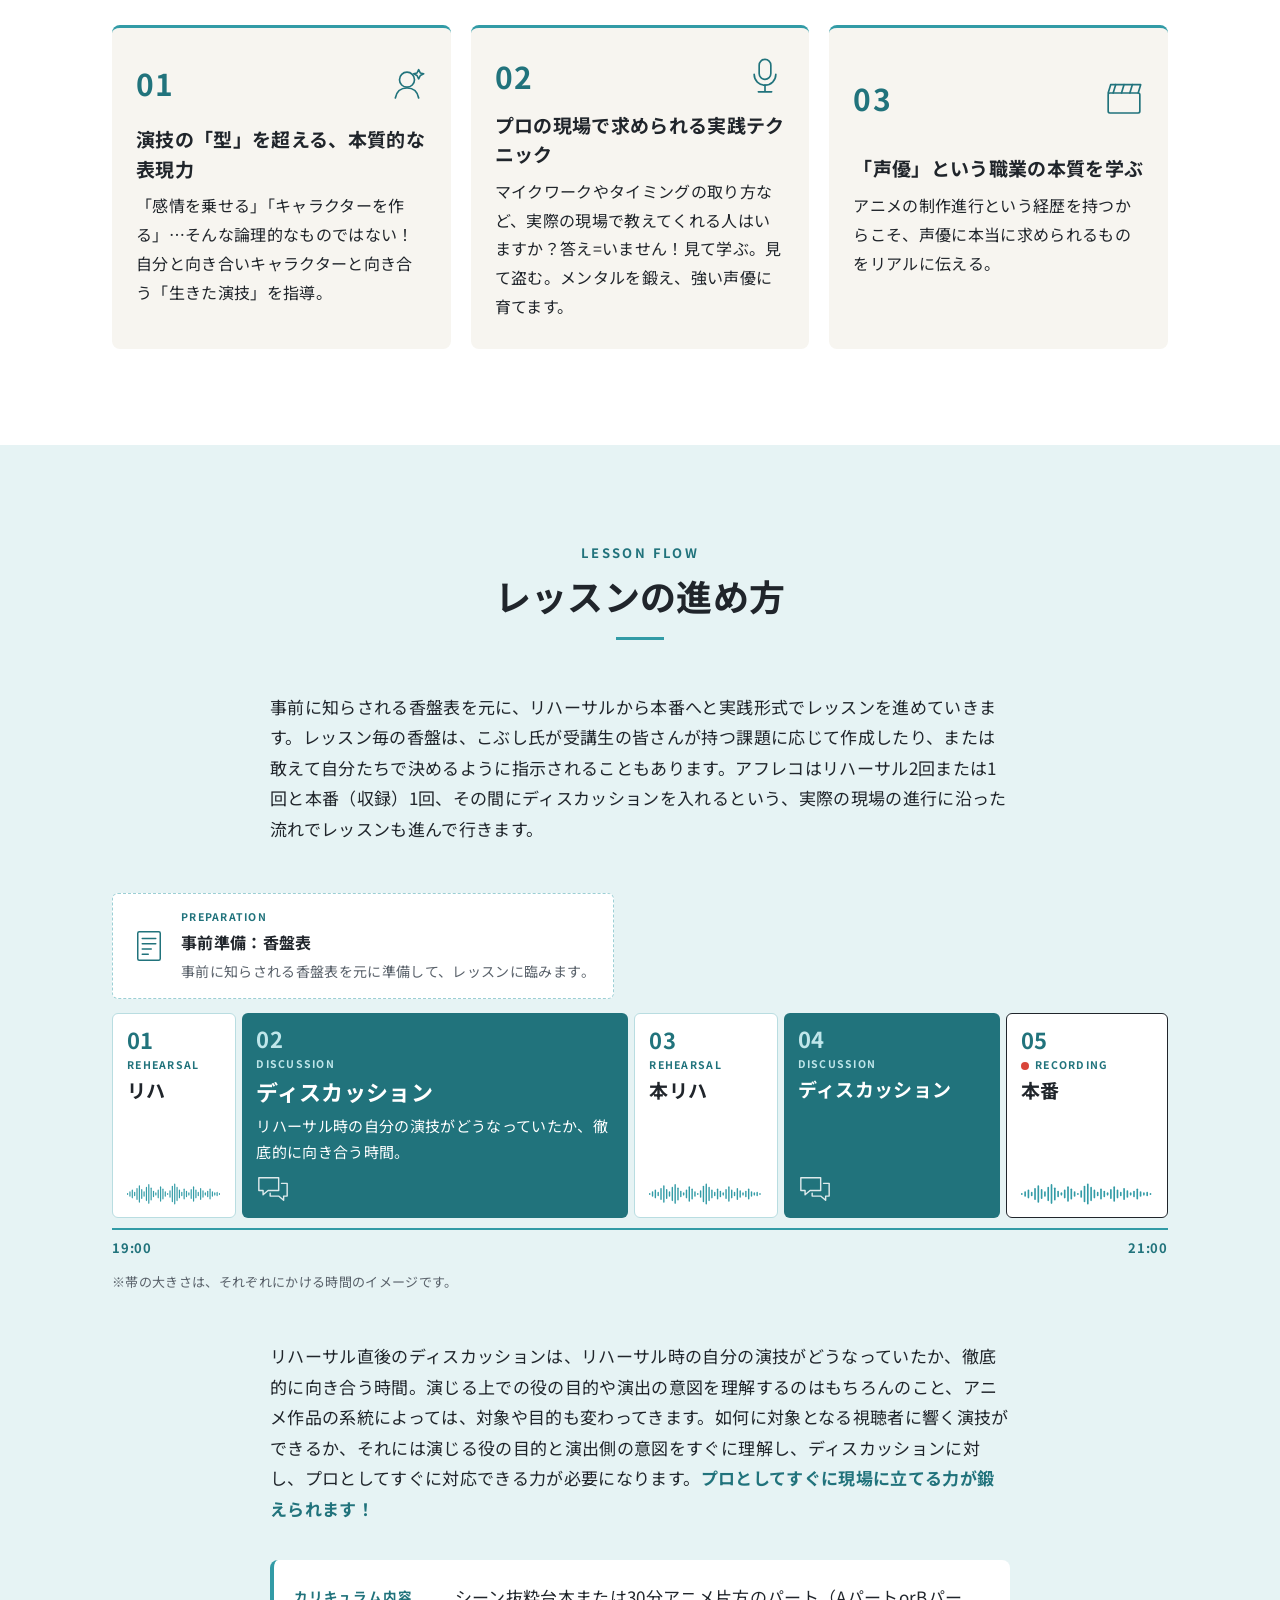
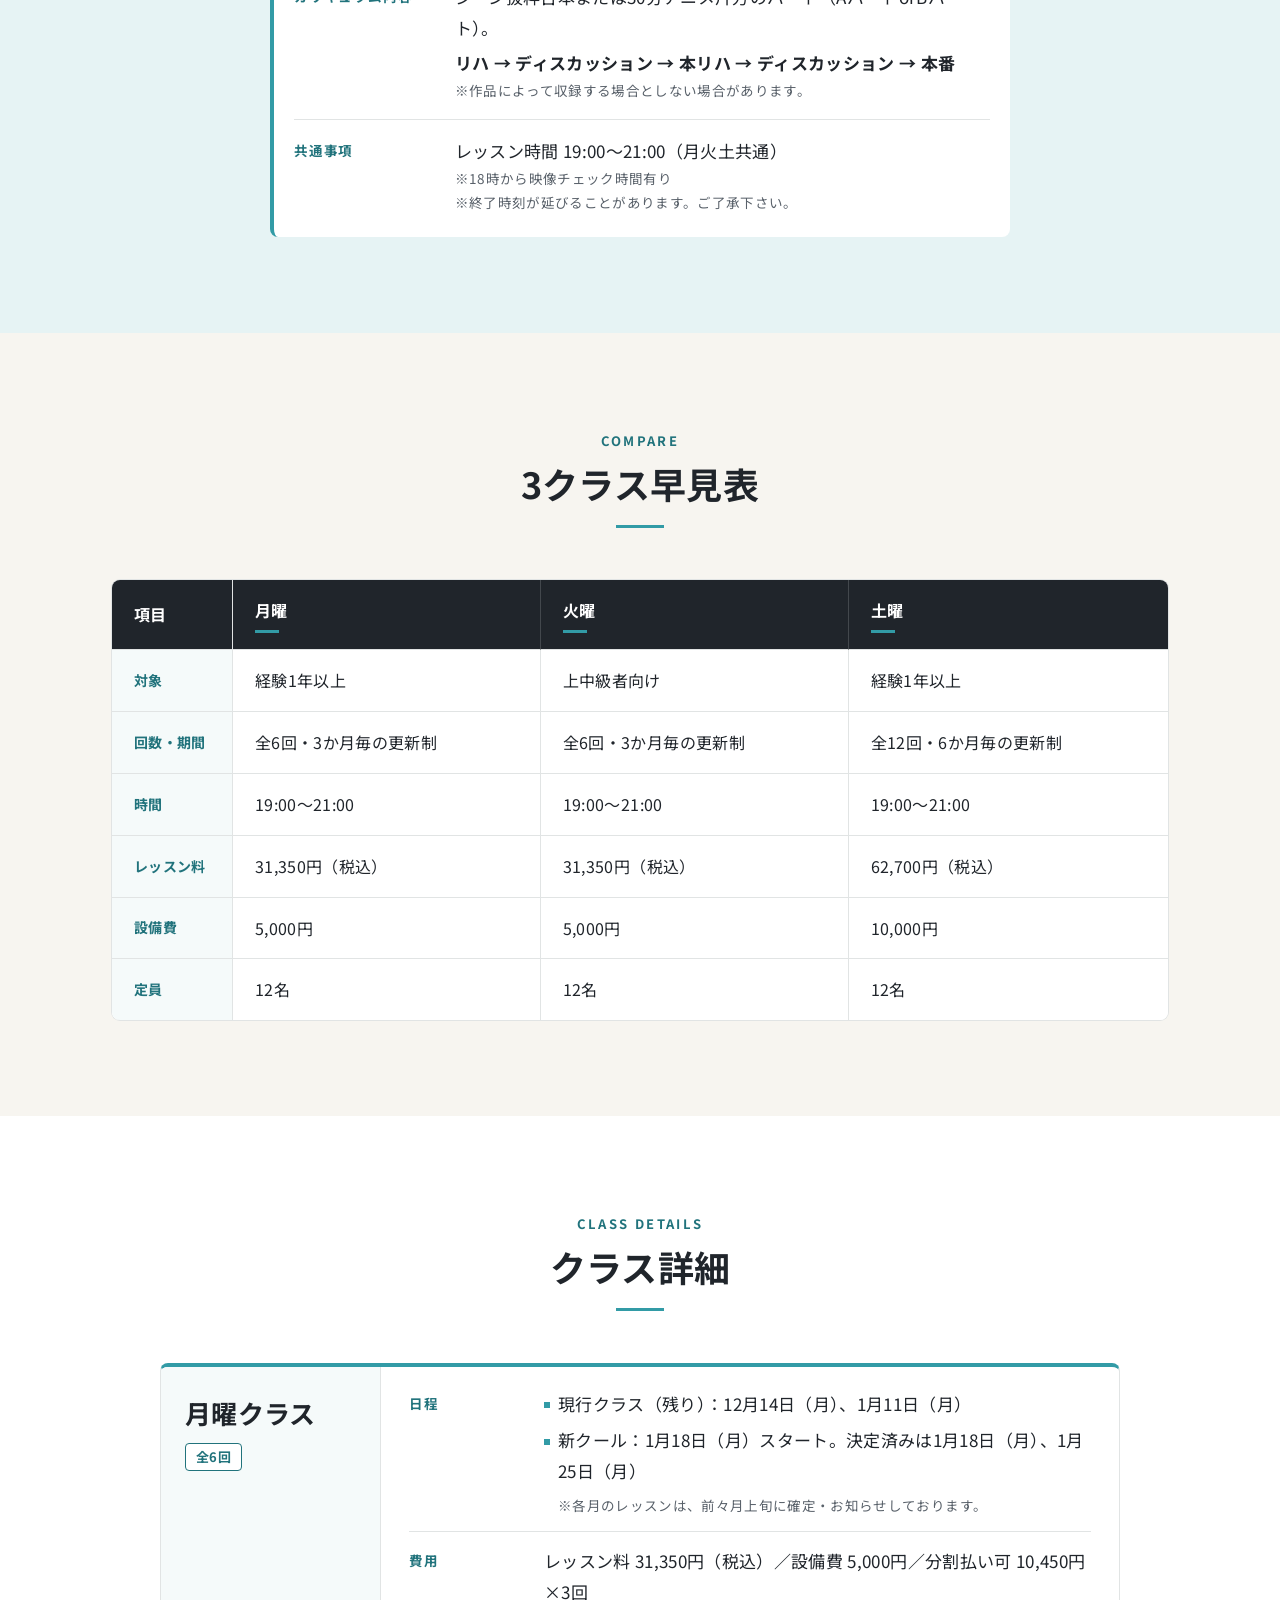
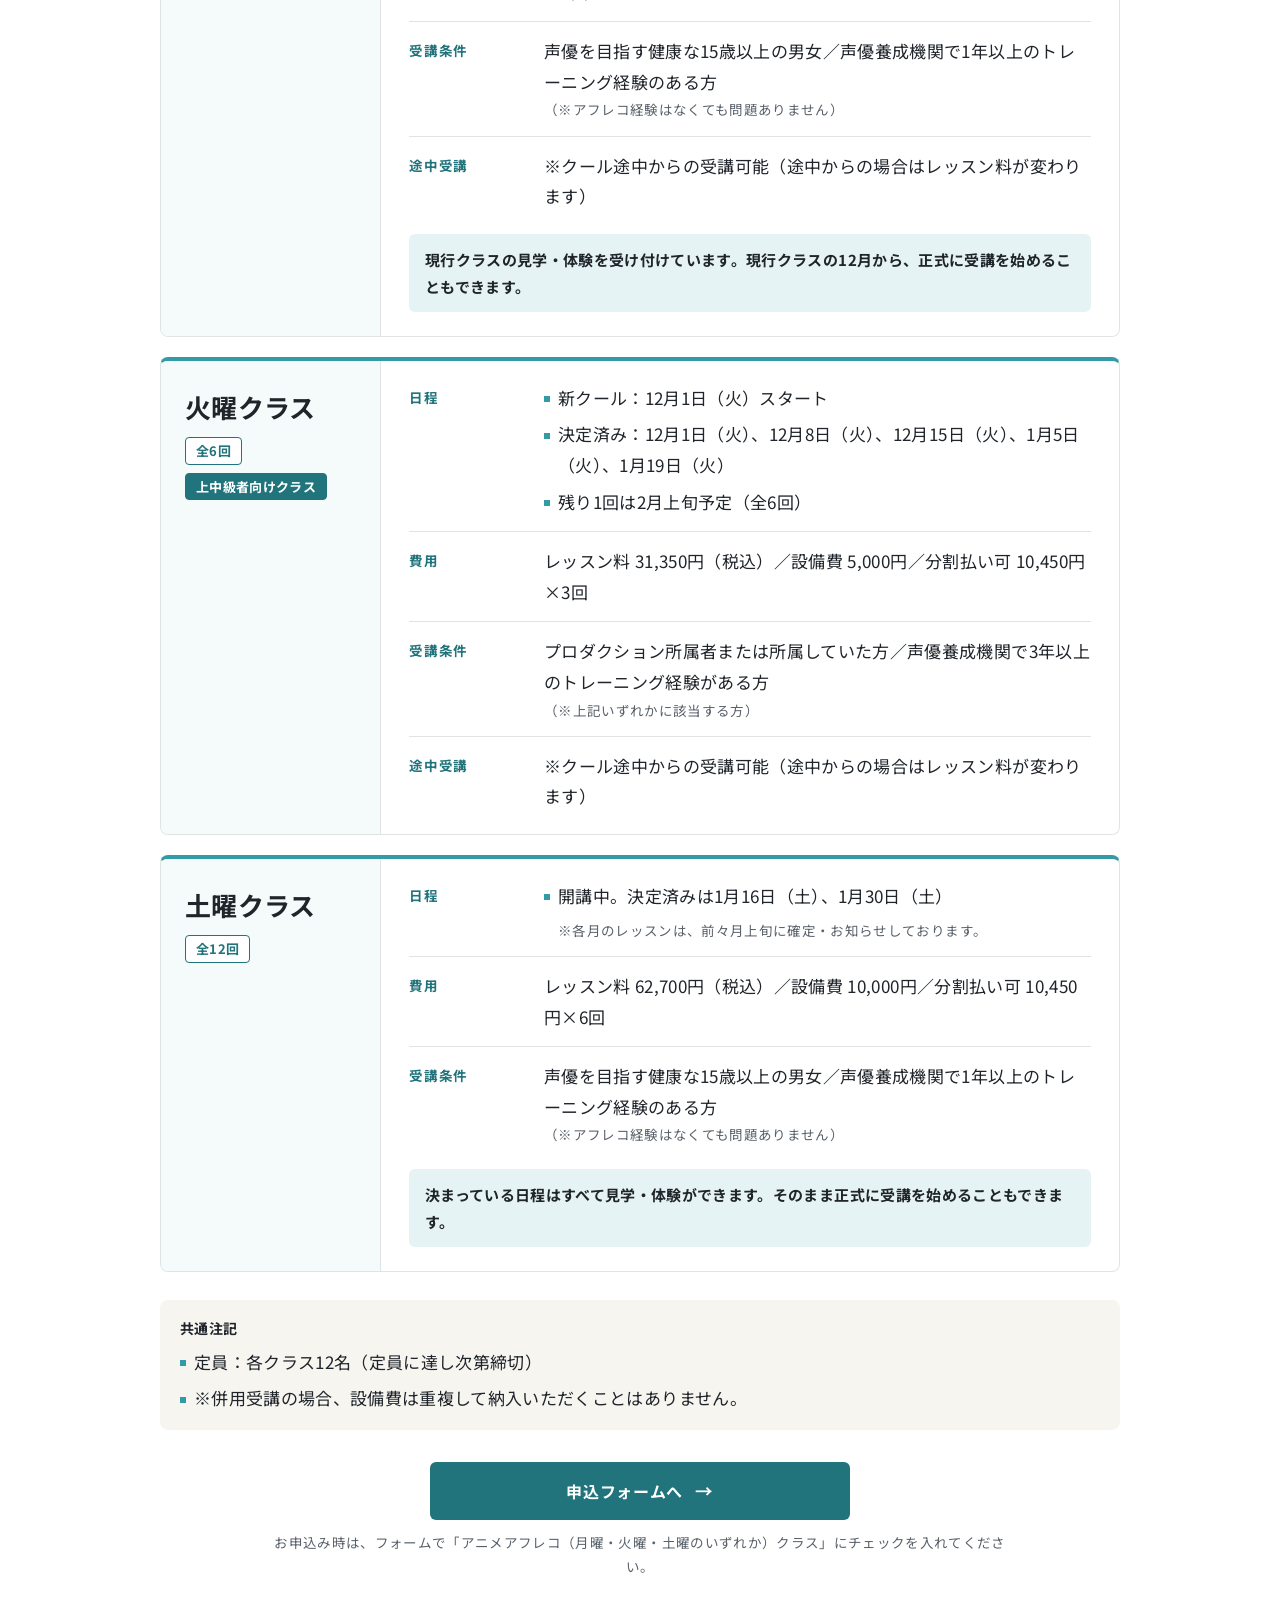
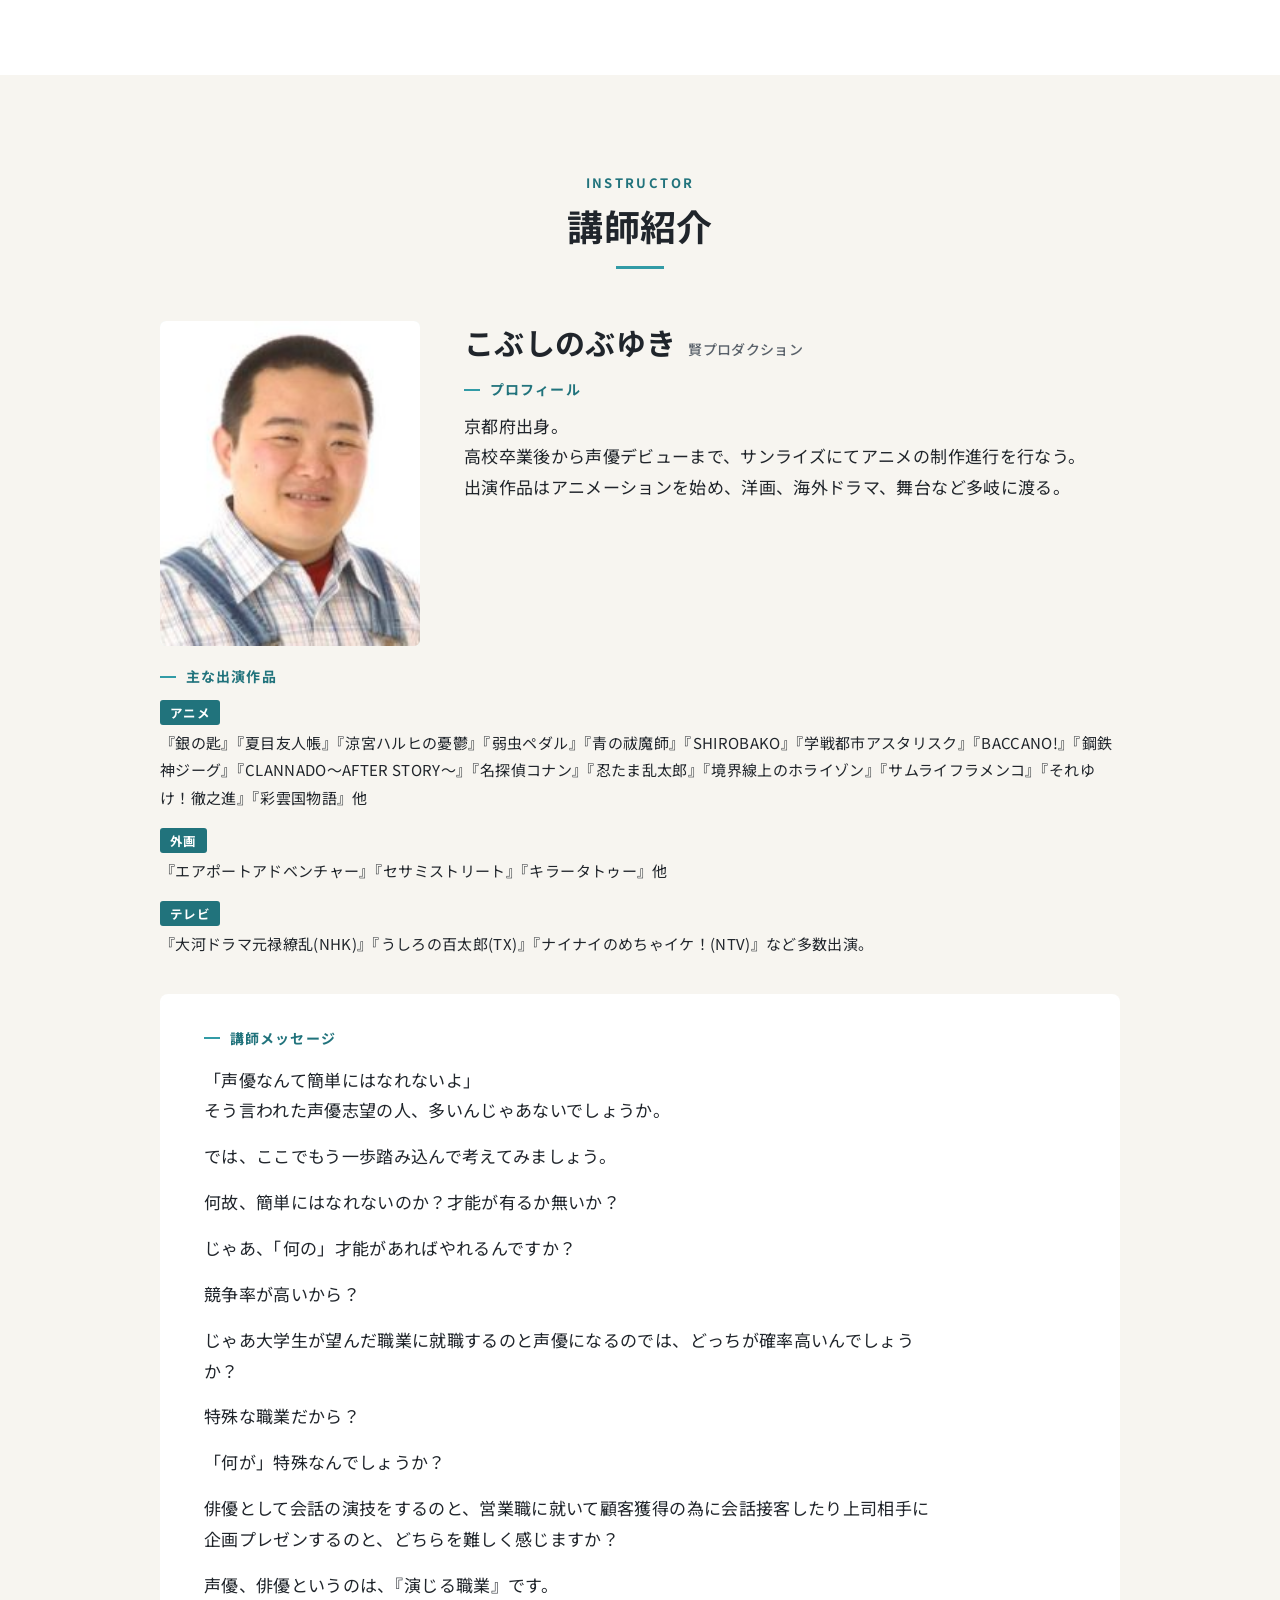
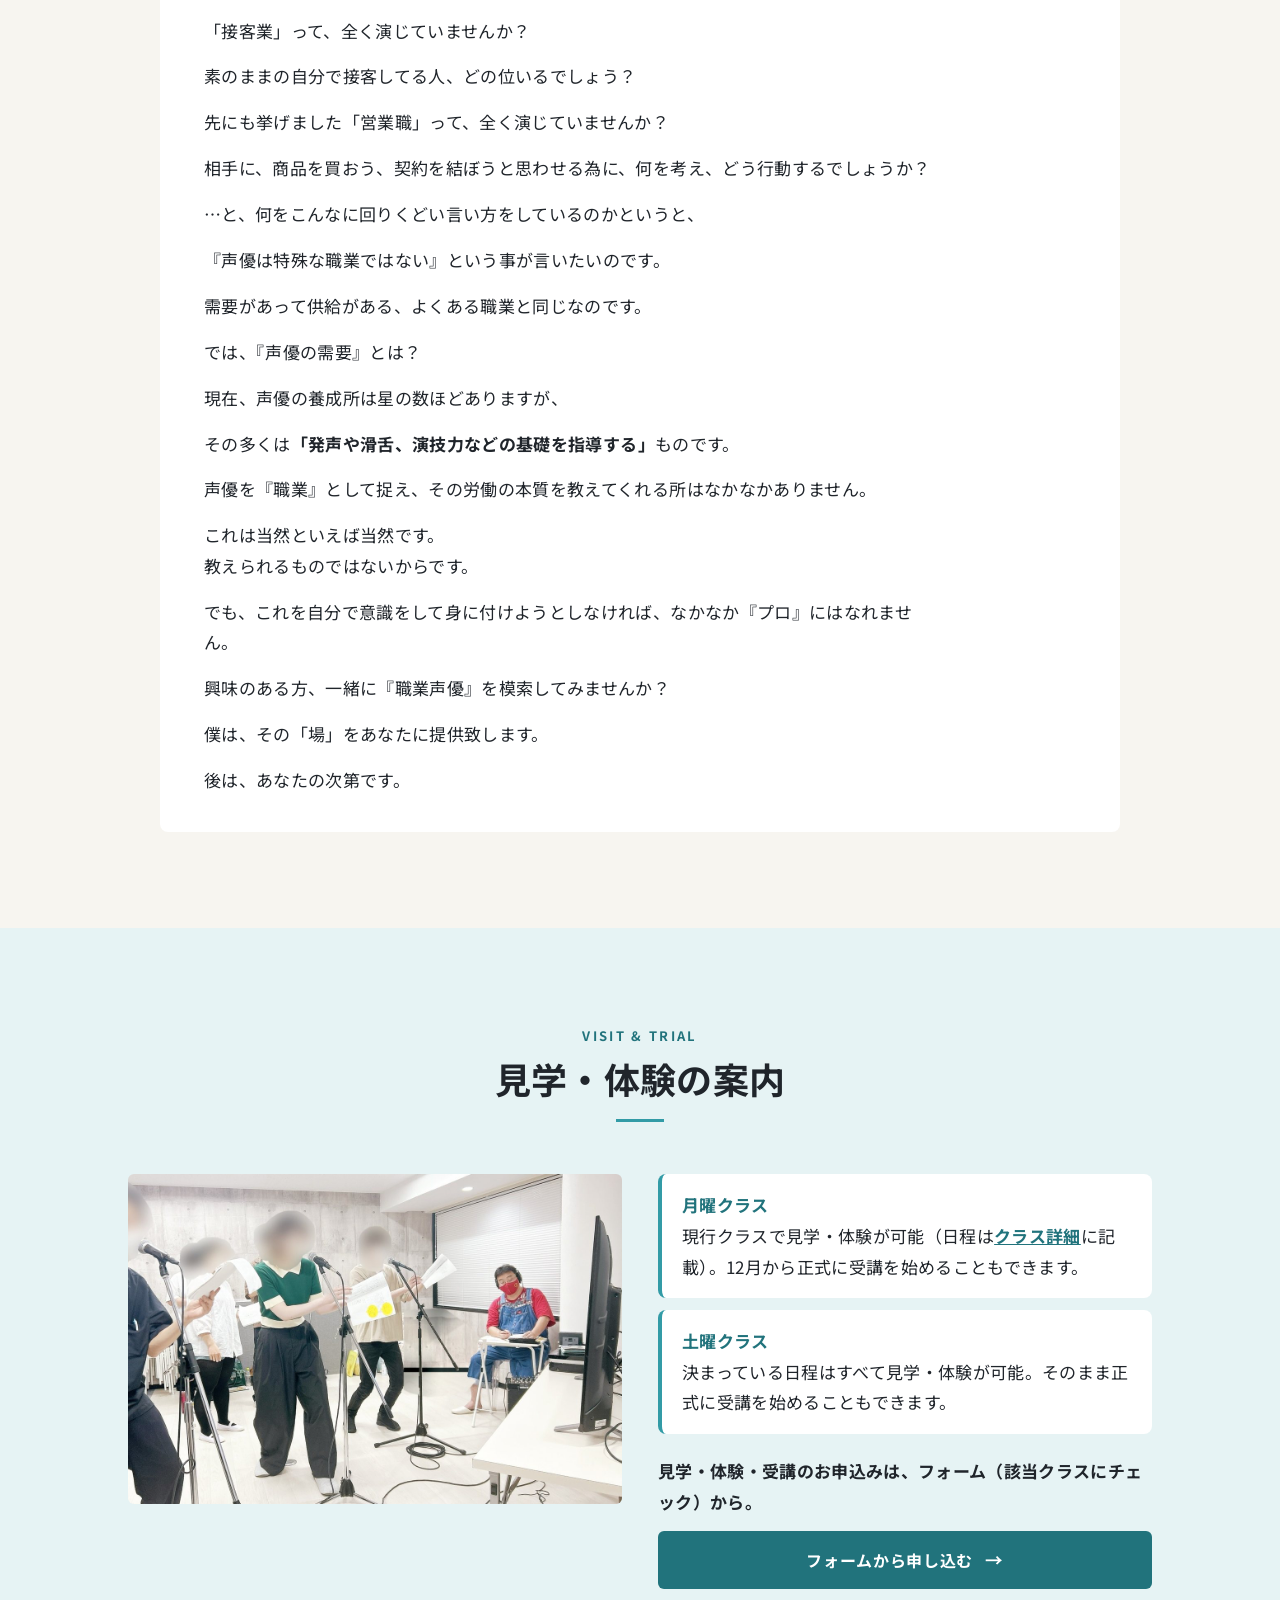
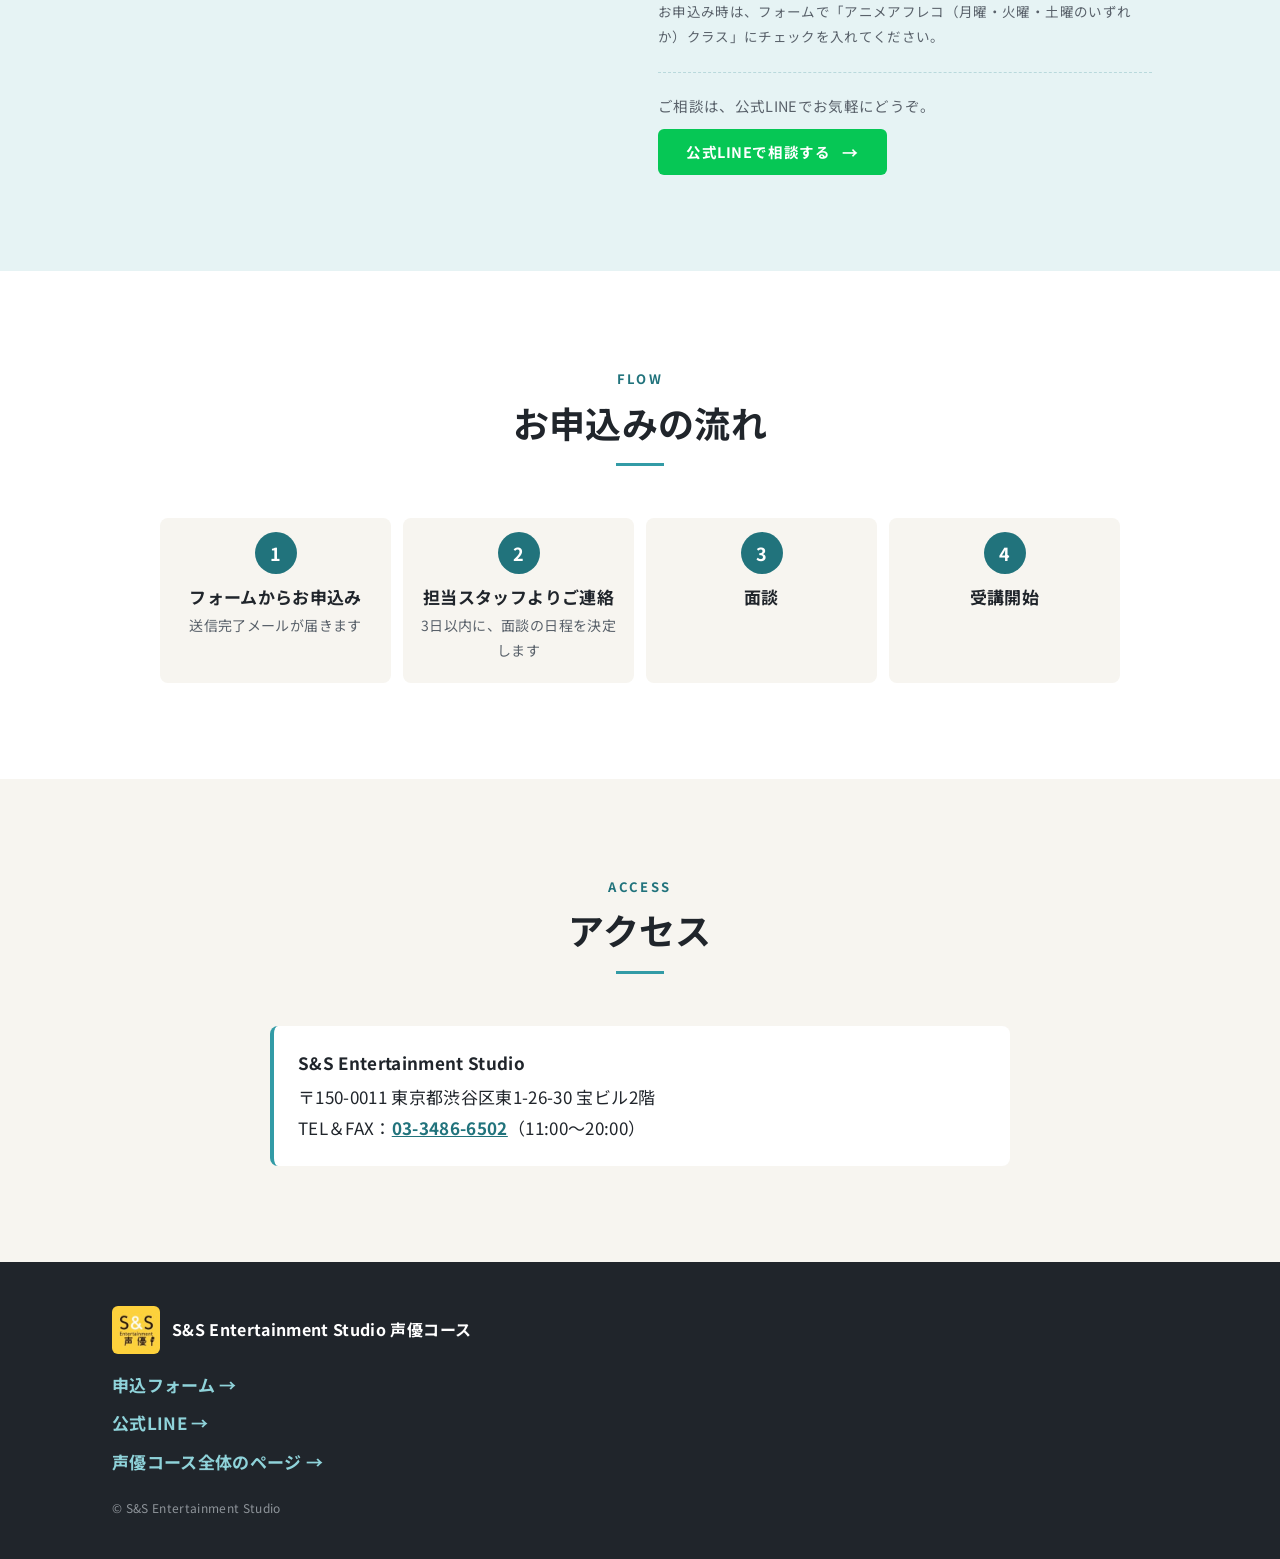
==== commit 85ae4c2f: "Add files via upload" ====
--- a/anime/index.html
+++ b/anime/index.html
@@ -68,7 +68,7 @@
         <img src="photos/lesson_hero-recording.jpg" alt="マイクの前で台本を読む収録風景" width="900" height="600">
       </figure>
       <figure class="hero-photo sub">
-        <img src="photos/lesson_hero-feedback.jpg" alt="講師のこぶしのぶゆきがフィードバックする様子" width="900" height="600">
+        <img src="photos/lesson_hero-feedback.jpg" alt="講師のこぶしのぶゆきとのディスカッションの様子" width="900" height="600">
       </figure>
     </div>
 
@@ -137,54 +137,55 @@
     <p class="section-eyebrow">LESSON FLOW</p>
     <h2 class="section-title">レッスンの進め方</h2>
     <div class="prose">
-      <p>事前に知らされる香盤表を元に、リハーサルから本番へと実践形式でレッスンを進めていきます。レッスン毎の香盤は、こぶし氏が受講生の皆さんが持つ課題に応じて作成したり、または敢えて自分たちで決めるように指示されることもあります。アフレコはリハーサル2回または1回と本番（収録）1回、その間にフィードバックを入れるという、実際の現場の進行に沿った流れでレッスンも進んで行きます。</p>
-    </div>
-
-    <ol class="steps">
-      <li class="step">
-        <div class="step-head">
-          <span class="step-no">01</span>
-          <span class="step-en">PREPARATION</span>
-        </div>
+      <p>事前に知らされる香盤表を元に、リハーサルから本番へと実践形式でレッスンを進めていきます。レッスン毎の香盤は、こぶし氏が受講生の皆さんが持つ課題に応じて作成したり、または敢えて自分たちで決めるように指示されることもあります。アフレコはリハーサル2回または1回と本番（収録）1回、その間にディスカッションを入れるという、実際の現場の進行に沿った流れでレッスンも進んで行きます。</p>
+    </div>
+
+    <!-- 1回のレッスンの流れ（帯の大きさ＝かける時間のイメージ。声を出す工程は波形、ディスカッションは吹き出し） -->
+    <div class="track">
+      <div class="track-prep">
         <svg class="icon" viewBox="0 0 48 48" aria-hidden="true"><rect x="9" y="5" width="30" height="38" rx="2"/><path d="M15 14h18M15 21h18M15 28h12M15 35h8"/></svg>
-        <h3 class="step-title">香盤表</h3>
-        <p class="step-text">事前に知らされる香盤表を元に準備します。</p>
-        <svg class="step-wave" aria-hidden="true"><use href="#wave"/></svg>
-      </li>
-      <li class="step">
-        <div class="step-head">
-          <span class="step-no">02</span>
-          <span class="step-en">REHEARSAL</span>
-        </div>
-        <svg class="icon" viewBox="0 0 48 48" aria-hidden="true"><rect x="17" y="4" width="14" height="24" rx="7"/><path d="M11 22c0 7.5 5.8 13 13 13s13-5.5 13-13"/><path d="M24 35v8M16 43h16"/></svg>
-        <h3 class="step-title">リハーサル</h3>
-        <p class="step-text">リハーサルは2回または1回。</p>
-        <svg class="step-wave" aria-hidden="true"><use href="#wave"/></svg>
-      </li>
-      <li class="step">
-        <div class="step-head">
-          <span class="step-no">03</span>
-          <span class="step-en">FEEDBACK</span>
-        </div>
-        <svg class="icon" viewBox="0 0 48 48" aria-hidden="true"><path d="M6 10h36v22H22l-9 8v-8H6z"/><path d="M14 18h20M14 24h12"/></svg>
-        <h3 class="step-title">フィードバック</h3>
-        <p class="step-text">リハーサル直後、自分の演技と徹底的に向き合います。</p>
-        <svg class="step-wave" aria-hidden="true"><use href="#wave"/></svg>
-      </li>
-      <li class="step">
-        <div class="step-head">
-          <span class="step-no">04</span>
-          <span class="step-en">RECORDING</span>
-        </div>
-        <svg class="icon" viewBox="0 0 48 48" aria-hidden="true"><circle cx="24" cy="24" r="18"/><circle cx="24" cy="24" r="7" class="fill"/></svg>
-        <h3 class="step-title">本番（収録）</h3>
-        <p class="step-text">本番（収録）1回。</p>
-        <svg class="step-wave" aria-hidden="true"><use href="#wave"/></svg>
-      </li>
-    </ol>
+        <p><span class="track-en">PREPARATION</span><span class="track-prep-title">事前準備：香盤表</span><span class="track-prep-text">事前に知らされる香盤表を元に準備して、レッスンに臨みます。</span></p>
+      </div>
+
+      <ol class="track-row">
+        <li class="seg is-voice" style="--t:10">
+          <span class="seg-no">01</span>
+          <span class="track-en">REHEARSAL</span>
+          <h3 class="seg-title">リハ</h3>
+          <svg class="seg-wave" aria-hidden="true"><use href="#wave"/></svg>
+        </li>
+        <li class="seg is-talk is-main" style="--t:38">
+          <span class="seg-no">02</span>
+          <span class="track-en">DISCUSSION</span>
+          <h3 class="seg-title">ディスカッション</h3>
+          <p class="seg-text">リハーサル時の自分の演技がどうなっていたか、徹底的に向き合う時間。</p>
+          <svg class="seg-icon" viewBox="0 0 48 48" aria-hidden="true"><path d="M4 8h28v18H17l-7 6v-6H4z"/><path d="M36 16h8v18h-5v6l-7-6H20v-4"/></svg>
+        </li>
+        <li class="seg is-voice" style="--t:12">
+          <span class="seg-no">03</span>
+          <span class="track-en">REHEARSAL</span>
+          <h3 class="seg-title">本リハ</h3>
+          <svg class="seg-wave" aria-hidden="true"><use href="#wave"/></svg>
+        </li>
+        <li class="seg is-talk" style="--t:20">
+          <span class="seg-no">04</span>
+          <span class="track-en">DISCUSSION</span>
+          <h3 class="seg-title">ディスカッション</h3>
+          <svg class="seg-icon" viewBox="0 0 48 48" aria-hidden="true"><path d="M4 8h28v18H17l-7 6v-6H4z"/><path d="M36 16h8v18h-5v6l-7-6H20v-4"/></svg>
+        </li>
+        <li class="seg is-voice is-rec" style="--t:14">
+          <span class="seg-no">05</span>
+          <span class="track-en"><span class="rec-dot" aria-hidden="true"></span>RECORDING</span>
+          <h3 class="seg-title">本番</h3>
+          <svg class="seg-wave" aria-hidden="true"><use href="#wave"/></svg>
+        </li>
+      </ol>
+      <div class="track-axis" aria-hidden="true"><span>19:00</span><span>21:00</span></div>
+      <p class="track-note">※帯の大きさは、それぞれにかける時間のイメージです。</p>
+    </div>
 
     <div class="prose">
-      <p>リハーサル直後のフィードバックは、リハーサル時の自分の演技がどうなっていたか、徹底的に向き合う時間。演じる上での役の目的や演出の意図を理解するのはもちろんのこと、アニメ作品の系統によっては、対象や目的も変わってきます。如何に対象となる視聴者に響く演技ができるか、それには演じる役の目的と演出側の意図をすぐに理解し、フィードバックに対し、プロとしてすぐに対応できる力が必要になります。<strong>プロとしてすぐに現場に立てる力が鍛えられます！</strong></p>
+      <p>リハーサル直後のディスカッションは、リハーサル時の自分の演技がどうなっていたか、徹底的に向き合う時間。演じる上での役の目的や演出の意図を理解するのはもちろんのこと、アニメ作品の系統によっては、対象や目的も変わってきます。如何に対象となる視聴者に響く演技ができるか、それには演じる役の目的と演出側の意図をすぐに理解し、ディスカッションに対し、プロとしてすぐに対応できる力が必要になります。<strong>プロとしてすぐに現場に立てる力が鍛えられます！</strong></p>
     </div>
 
     <div class="info-box">
@@ -192,7 +193,7 @@
         <h3 class="info-label">カリキュラム内容</h3>
         <div>
           <p>シーン抜粋台本または30分アニメ片方のパート（AパートorBパート）。</p>
-          <p class="flow-line">リハ → フィードバック → 本リハ → フィードバック → 本番</p>
+          <p class="flow-line">リハ → ディスカッション → 本リハ → ディスカッション → 本番</p>
           <p class="note">※作品によって収録する場合としない場合があります。</p>
         </div>
       </div>
--- a/anime/css/style.css
+++ b/anime/css/style.css
@@ -136,27 +136,36 @@
 .prose p + p { margin-top: 1.1em; }
 .prose strong { color: var(--aqua-ink); }
 
-/* 縦型タイムライン（スマホ） */
-.steps { position: relative; display: grid; gap: 14px; margin: 36px auto; max-width: 740px; padding-left: 28px; }
-.steps::before {
-  content: ""; position: absolute; left: 7px; top: 12px; bottom: 12px; width: 2px; background: var(--aqua);
-}
-.step {
-  position: relative; background: var(--white); border-radius: 8px; padding: 18px 20px 14px;
-  display: grid; grid-template-columns: 1fr auto; grid-template-areas: "head icon" "title icon" "text text" "wave wave";
-  column-gap: 12px;
-}
-.step::before { /* タイムラインの点 */
-  content: ""; position: absolute; left: -28px; top: 22px; width: 16px; height: 16px; border-radius: 50%;
-  background: var(--white); border: 3px solid var(--aqua);
-}
-.step-head { grid-area: head; display: flex; align-items: baseline; gap: 10px; }
-.step-no { font-weight: 700; font-size: 22px; color: var(--aqua-ink); line-height: 1.2; }
-.step-en { font-size: 11.5px; font-weight: 700; letter-spacing: .16em; color: var(--aqua-ink); }
-.step .icon { grid-area: icon; width: 44px; height: 44px; align-self: center; }
-.step-title { grid-area: title; font-size: 19px; font-weight: 700; line-height: 1.5; margin-top: 2px; }
-.step-text { grid-area: text; font-size: 14.5px; color: var(--muted); margin-top: 6px; }
-.step-wave { grid-area: wave; width: 100%; height: 20px; color: var(--aqua); opacity: .55; margin-top: 10px; }
+/* 1回のレッスンの流れ：時間の帯（スマホは縦、PCは横。帯の長さ＝かける時間のイメージ） */
+.track { max-width: 740px; margin: 36px auto; }
+.track-en { display: inline-flex; align-items: center; gap: 6px; font-size: 10.5px; font-weight: 700; letter-spacing: .12em; }
+.track-prep {
+  display: flex; align-items: center; gap: 14px; background: var(--white); border: 1.5px dashed #9CCFD5;
+  border-radius: 6px; padding: 14px 18px; margin-bottom: 10px;
+}
+.track-prep .icon { flex: none; width: 36px; height: 36px; }
+.track-prep p { display: grid; gap: 2px; }
+.track-prep .track-en { color: var(--aqua-ink); }
+.track-prep-title { font-weight: 700; font-size: 16px; }
+.track-prep-text { font-size: 14px; color: var(--muted); }
+.track-row { display: grid; gap: 6px; }
+.seg {
+  position: relative; border-radius: 6px; padding: 12px 16px;
+  display: flex; flex-direction: column; min-height: calc(56px + var(--t) * 3px);
+}
+.seg-no { position: absolute; right: 14px; top: 10px; font-weight: 700; font-size: 20px; line-height: 1; opacity: .5; }
+.seg-title { font-size: 18px; font-weight: 700; line-height: 1.4; margin-top: 2px; }
+.seg-text { font-size: 14.5px; line-height: 1.7; margin-top: 6px; max-width: 30em; }
+.seg-wave { display: block; width: 100%; height: 22px; margin-top: auto; padding-top: 8px; color: var(--aqua); box-sizing: content-box; }
+.seg-icon { width: 34px; height: 34px; margin-top: auto; padding-top: 8px; fill: none; stroke: currentColor; stroke-width: 2; stroke-linecap: round; stroke-linejoin: round; box-sizing: content-box; opacity: .85; }
+.seg.is-voice { background: var(--white); border: 1.5px solid #B9DDE1; color: var(--charcoal); }
+.seg.is-voice .track-en, .seg.is-voice .seg-no { color: var(--aqua-ink); }
+.seg.is-talk { background: var(--aqua-ink); color: var(--white); }
+.seg.is-talk .track-en { color: #BFE6EA; }
+.seg.is-rec { border-color: var(--charcoal); }
+.rec-dot { width: 8px; height: 8px; border-radius: 50%; background: #D9453A; }
+.track-axis { display: none; }
+.track-note { margin-top: 10px; font-size: 13px; color: var(--muted); }
 
 .info-box {
   max-width: 740px; margin: 36px auto 0; background: var(--white); border-radius: 8px;
@@ -372,13 +381,17 @@
   .feature-title { font-size: 19px; }
   .feature-body p { font-size: 16px; }
 
-  /* 4カラム横並び */
-  .steps { grid-template-columns: repeat(4, 1fr); gap: 16px; max-width: none; padding-left: 0; padding-top: 28px; margin: 48px 0; }
-  .steps::before { left: 12%; right: 12%; top: 8px; bottom: auto; width: auto; height: 2px; }
-  .step { grid-template-columns: 1fr; grid-template-areas: "head" "icon" "title" "text" "wave"; padding: 24px 22px 18px; text-align: left; }
-  .step::before { left: 50%; top: -28px; transform: translateX(-50%); }
-  .step .icon { margin: 16px 0 6px; justify-self: start; width: 48px; height: 48px; }
-  .step-title { font-size: 20px; }
+  /* 時間の帯：横並び */
+  .track { max-width: none; margin: 48px 0; }
+  .track-prep { display: inline-flex; margin-bottom: 14px; }
+  .track-row { display: flex; gap: 6px; }
+  .seg { flex: var(--t) 1 0; min-width: 0; min-height: 200px; padding: 14px 14px 12px; }
+  .seg-no { position: static; order: -1; font-size: 22px; opacity: 1; margin-bottom: 6px; }
+  .seg.is-talk .seg-no { color: #BFE6EA; }
+  .seg-title { font-size: 19px; }
+  .seg.is-main .seg-title { font-size: 22px; }
+  .seg-text { font-size: 15px; }
+  .track-axis { display: flex; justify-content: space-between; margin-top: 10px; padding-top: 6px; border-top: 2px solid var(--aqua); font-size: 13px; font-weight: 700; color: var(--aqua-ink); letter-spacing: .06em; }
 
   .class-card { display: grid; grid-template-columns: 220px 1fr; }
   .class-card-head { flex-direction: column; align-items: flex-start; justify-content: flex-start; border-bottom: 0; border-right: 1px solid var(--rule); padding: 28px 24px; grid-row: 1 / span 2; }
